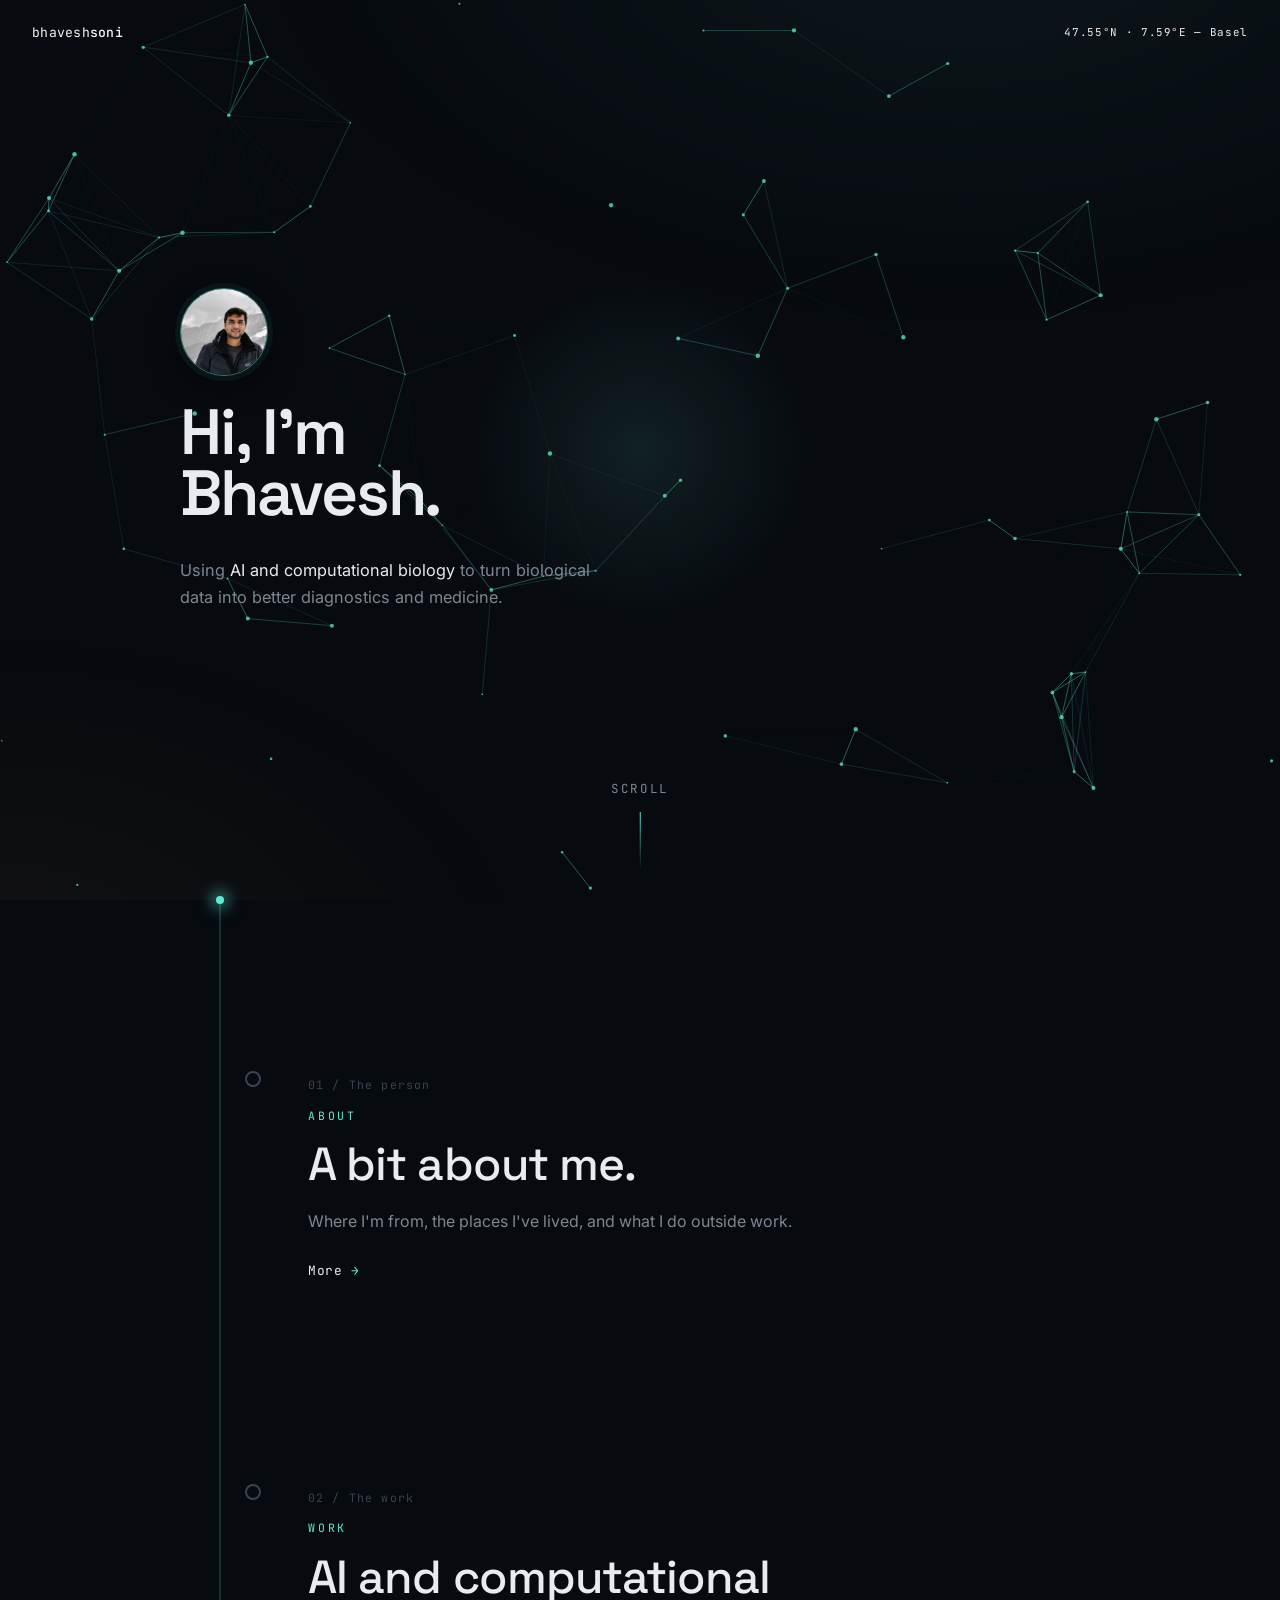
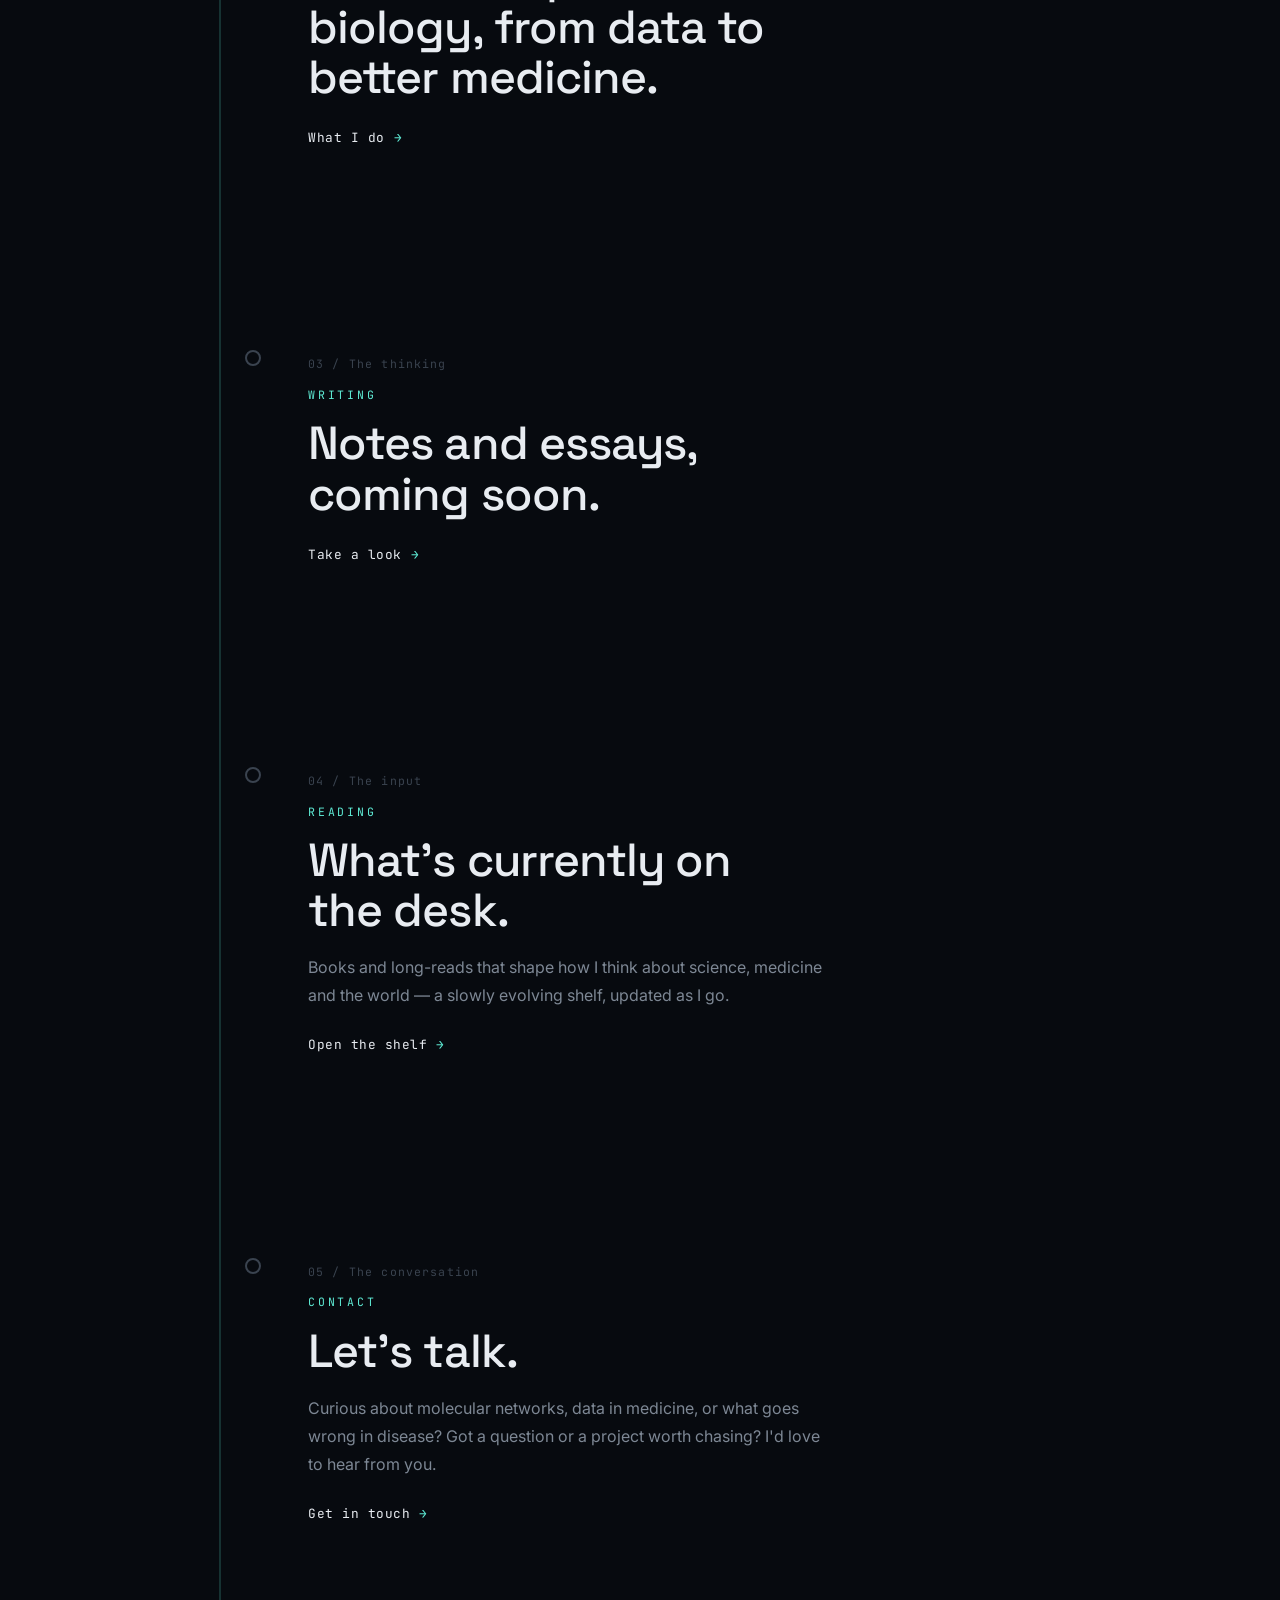
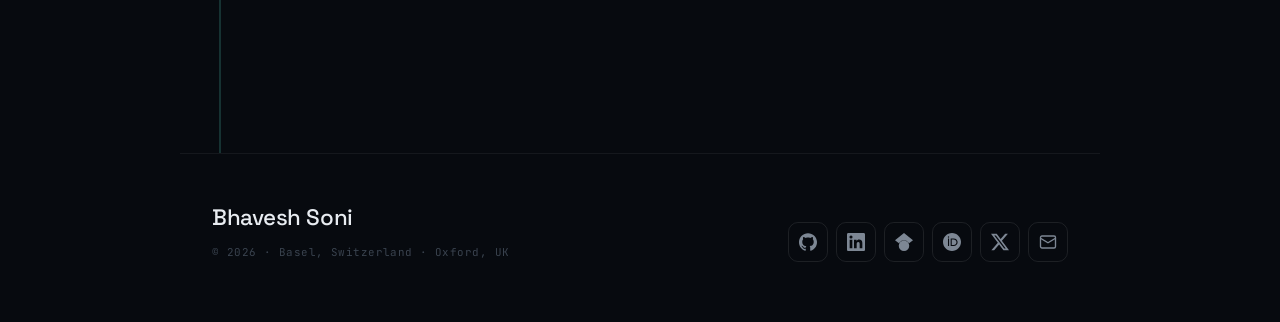
==== index.html @ ae24cda5 "Add portrait avatar to homepage hero Co-Authored-By: Claude Opus 4.8 <noreply@anthropic.com>" ====
<!DOCTYPE html>
<html lang="en">
<head>
  <meta charset="utf-8">
  <meta name="viewport" content="width=device-width, initial-scale=1">
  <meta name="description" content="Bhavesh Soni — translational data scientist. From target to treatment: bridging molecular biology and clinical medicine.">
  <title>Bhavesh Soni</title>
  <link rel="preconnect" href="https://fonts.googleapis.com">
  <link rel="preconnect" href="https://fonts.gstatic.com" crossorigin>
  <link href="https://fonts.googleapis.com/css2?family=Space+Grotesk:wght@400;500;600;700&family=Inter:wght@300;400;500&family=JetBrains+Mono:wght@400;500&display=swap" rel="stylesheet">
  <style>
    *, *::before, *::after { box-sizing: border-box; margin: 0; padding: 0; }

    :root {
      --ink:    #070a0f;
      --ink-2:  #0c1118;
      --text:   #e8ecf1;
      --muted:  #7d8794;
      --faint:  #3a434f;
      --teal:   #5eead4;
      --teal-d: rgba(94,234,212,.5);
      --amber:  #f5b572;
      --line:   rgba(94,234,212,.18);
      --disp:   'Space Grotesk', sans-serif;
      --body:   'Inter', system-ui, sans-serif;
      --mono:   'JetBrains Mono', monospace;
      --maxw:   920px;
    }

    html { scroll-behavior: smooth; }
    body {
      background: var(--ink);
      color: var(--text);
      font-family: var(--body);
      line-height: 1.6;
      -webkit-font-smoothing: antialiased;
      overflow-x: hidden;
    }
    /* subtle vignette + grain feel */
    body::before {
      content: '';
      position: fixed; inset: 0; z-index: 0; pointer-events: none;
      background:
        radial-gradient(1200px 700px at 75% -10%, rgba(94,234,212,.06), transparent 60%),
        radial-gradient(900px 600px at 0% 110%, rgba(245,181,114,.05), transparent 60%);
    }
    a { color: inherit; text-decoration: none; }

    /* ── Cursor glow ── */
    .cursor-glow {
      position: fixed; top: 0; left: 0; z-index: 60;
      width: 380px; height: 380px; border-radius: 50%;
      margin: -190px 0 0 -190px; pointer-events: none;
      background: radial-gradient(circle, rgba(94,234,212,.10), transparent 65%);
      mix-blend-mode: screen;
      transition: opacity .4s ease;
      will-change: transform;
    }

    /* ── Header ── */
    .top {
      position: fixed; top: 0; left: 0; right: 0; z-index: 50;
      display: flex; align-items: center; justify-content: space-between;
      padding: 22px 32px;
      mix-blend-mode: difference;
    }
    .brand {
      font-family: var(--mono); font-size: .82rem; letter-spacing: .02em;
      color: #fff;
    }
    .brand b { font-weight: 500; }
    .top-meta { font-family: var(--mono); font-size: .68rem; color: #fff; letter-spacing: .06em; }

    /* ── Hero ── */
    .hero {
      position: relative; z-index: 2;
      min-height: 100vh;
      display: flex; flex-direction: column; justify-content: center;
      padding: 0 32px;
    }
    #field {
      position: absolute; inset: 0; z-index: -1;
      width: 100%; height: 100%; display: block;
    }
    .hero-inner { max-width: var(--maxw); margin: 0 auto; width: 100%; }
    .hero-avatar {
      width: 88px; height: 88px; border-radius: 50%; object-fit: cover;
      display: block; margin-bottom: 26px;
      border: 1px solid var(--teal-d);
      box-shadow: 0 0 0 5px rgba(94,234,212,.06), 0 10px 30px rgba(0,0,0,.45);
      opacity: 0; transform: translateY(12px);
      animation: rise .9s .05s cubic-bezier(.2,.7,.2,1) forwards;
    }
    .kicker {
      font-family: var(--mono); font-size: .74rem; letter-spacing: .22em;
      text-transform: uppercase; color: var(--teal);
      display: flex; align-items: center; gap: 12px; margin-bottom: 26px;
      opacity: 0; animation: rise .9s .1s cubic-bezier(.2,.7,.2,1) forwards;
    }
    .kicker::before { content: ''; width: 34px; height: 1px; background: var(--teal-d); }
    .hero h1 {
      font-family: var(--disp); font-weight: 600;
      font-size: clamp(2rem, 5.5vw, 4rem);
      line-height: .96; letter-spacing: -.035em;
      color: var(--text);
    }
    .hero h1 .ln {
      display: block; overflow: hidden;
    }
    .hero h1 .ln span {
      display: block;
      transform: translateY(105%);
      animation: rise 1s cubic-bezier(.2,.75,.2,1) forwards;
    }
    .hero h1 .ln:nth-child(1) span { animation-delay: .18s; }
    .hero h1 .ln:nth-child(2) span { animation-delay: .30s; }
    .hero-tag {
      margin-top: 32px; max-width: 440px;
      font-size: 1.02rem; color: var(--muted); line-height: 1.7;
      opacity: 0; animation: rise .9s .55s cubic-bezier(.2,.7,.2,1) forwards;
    }
    .hero-tag em { color: var(--text); font-style: normal; }

    .scrollcue {
      position: absolute; left: 50%; bottom: 30px; transform: translateX(-50%);
      display: flex; flex-direction: column; align-items: center; gap: 13px;
      font-family: var(--mono); font-size: .78rem; letter-spacing: .22em;
      text-transform: uppercase; color: var(--muted);
      opacity: 0; animation: fade 1s 1.1s forwards;
    }
    .scrollcue .bar {
      width: 1px; height: 58px;
      background: linear-gradient(var(--teal), transparent);
      position: relative; overflow: hidden;
    }
    .scrollcue .bar::after {
      content: ''; position: absolute; top: -50%; left: 0; width: 100%; height: 50%;
      background: var(--teal);
      animation: drop 1.8s ease-in-out infinite;
    }

    /* ── Journey ── */
    .journey {
      position: relative; z-index: 2;
      max-width: var(--maxw); margin: 0 auto;
      padding: 8vh 32px 14vh;
    }
    /* spine — a simple line that fills as you scroll */
    .spine {
      position: absolute; top: 0; bottom: 0; left: 39px; width: 2px;
      background: var(--line);
    }
    .spine-fill {
      position: absolute; top: 0; left: 39px; width: 2px; height: 0;
      background: linear-gradient(var(--teal-d), var(--teal));
      box-shadow: 0 0 12px 1px rgba(94,234,212,.5);
    }
    .spine-fill::after {
      content: ''; position: absolute; bottom: -4px; left: -3px;
      width: 8px; height: 8px; border-radius: 50%;
      background: var(--teal);
      box-shadow: 0 0 16px 3px rgba(94,234,212,.8);
    }

    .station {
      position: relative;
      padding: 11vh 0 11vh 96px;
    }
    .station:first-child { padding-top: 2vh; }
    .node {
      position: absolute; left: 33px; top: 11vh;
      width: 16px; height: 16px; border-radius: 50%;
      background: var(--ink); border: 2px solid var(--faint);
      transition: border-color .5s ease, box-shadow .5s ease, background .5s ease;
    }
    .station:first-child .node { top: 2vh; }
    .node.lit {
      border-color: var(--teal);
      background: var(--teal);
    }

    .st-index {
      font-family: var(--mono); font-size: .72rem; color: var(--faint);
      letter-spacing: .1em;
    }
    .st-label {
      display: block; font-family: var(--mono); font-size: .72rem;
      letter-spacing: .24em; text-transform: uppercase; color: var(--teal);
      margin: 10px 0 14px;
    }
    .st-title {
      font-family: var(--disp); font-weight: 500;
      font-size: clamp(1.7rem, 4vw, 2.9rem);
      line-height: 1.08; letter-spacing: -.02em; color: var(--text);
      max-width: 16ch;
    }
    .st-desc {
      margin-top: 18px; max-width: 52ch;
      color: var(--muted); font-size: 1rem; line-height: 1.75;
    }
    .st-desc a { color: var(--text); border-bottom: 1px solid var(--faint); transition: border-color .25s; }
    .st-desc a:hover { border-color: var(--teal); }
    .st-link {
      display: inline-flex; align-items: center; gap: 9px;
      margin-top: 26px;
      font-family: var(--mono); font-size: .8rem; letter-spacing: .04em;
      color: var(--text);
      padding-bottom: 4px;
      position: relative;
    }
    .st-link span {
      transition: transform .3s cubic-bezier(.2,.7,.2,1); color: var(--teal);
    }
    .st-link::after {
      content: ''; position: absolute; left: 0; bottom: 0; height: 1px; width: 100%;
      background: var(--faint); transform: scaleX(0); transform-origin: left;
      transition: transform .35s cubic-bezier(.2,.7,.2,1), background .35s;
    }
    .st-link:hover span { transform: translateX(6px); }
    .st-link:hover::after { transform: scaleX(1); background: var(--teal); }

    /* reveal */
    .reveal { opacity: 0; transform: translateY(28px); transition: opacity .8s cubic-bezier(.2,.7,.2,1), transform .8s cubic-bezier(.2,.7,.2,1); }
    .reveal.in { opacity: 1; transform: none; }

    /* ── Footer ── */
    .foot {
      position: relative; z-index: 2;
      border-top: 1px solid rgba(255,255,255,.06);
      max-width: var(--maxw); margin: 0 auto;
      padding: 46px 32px 60px;
      display: flex; align-items: flex-end; justify-content: space-between;
      flex-wrap: wrap; gap: 24px;
    }
    .foot-sig { font-family: var(--disp); font-size: 1.4rem; font-weight: 500; letter-spacing: -.02em; }
    .foot-sig span { color: inherit; }
    .foot-note { font-family: var(--mono); font-size: .68rem; color: var(--faint); margin-top: 8px; letter-spacing: .04em; }
    .socials { display: flex; gap: 8px; }
    .socials a {
      width: 40px; height: 40px; border-radius: 10px;
      display: flex; align-items: center; justify-content: center;
      border: 1px solid rgba(255,255,255,.09); color: var(--muted);
      transition: all .3s cubic-bezier(.2,.7,.2,1);
    }
    .socials a:hover { color: var(--teal); border-color: var(--teal-d); transform: translateY(-3px); box-shadow: 0 8px 26px rgba(94,234,212,.12); }
    .socials svg { width: 18px; height: 18px; }

    /* ── Animations ── */
    @keyframes rise { to { transform: none; opacity: 1; } }
    @keyframes fade { to { opacity: 1; } }
    @keyframes drop { 0% { top: -50%; } 60%,100% { top: 100%; } }

    @media (max-width: 600px) {
      .top { padding: 18px 22px; }
      .hero, .journey, .foot { padding-left: 22px; padding-right: 22px; }
      .spine, .spine-fill { left: 29px; }
      .node { left: 23px; }
      .station { padding-left: 70px; }
      .top-meta { display: none; }
    }

    @media (prefers-reduced-motion: reduce) {
      .hero h1 .ln span, .kicker, .hero-tag, .scrollcue { animation: none; opacity: 1; transform: none; }
      .scrollcue .bar::after { animation: none; }
    }
  </style>
</head>
<body>

<div class="cursor-glow" id="glow"></div>

<header class="top">
  <a class="brand" href="index.html">bhavesh<b>soni</b></a>
  <span class="top-meta">47.55°N · 7.59°E — Basel</span>
</header>

<!-- ── Hero ── -->
<section class="hero">
  <canvas id="field"></canvas>
  <div class="hero-inner">
    <img class="hero-avatar" src="img/avatar.jpg" alt="Bhavesh Soni" width="88" height="88">
    <h1>
      <span class="ln"><span>Hi, I'm</span></span>
      <span class="ln"><span>Bhavesh.</span></span>
    </h1>
    <p class="hero-tag">
      Using <em>AI and computational biology</em> to turn biological data into
      better diagnostics and medicine.
    </p>
  </div>
  <div class="scrollcue">
    <span>Scroll</span>
    <span class="bar"></span>
  </div>
</section>

<!-- ── Journey ── -->
<main class="journey">
  <div class="spine"></div>
  <div class="spine-fill" id="spineFill"></div>

  <section class="station reveal" id="about">
    <span class="node"></span>
    <span class="st-index">01 / The person</span>
    <span class="st-label">About</span>
    <h2 class="st-title">A bit about me.</h2>
    <p class="st-desc">
      Where I'm from, the places I've lived, and what I do outside work.
    </p>
    <a class="st-link" href="about.html">More <span>→</span></a>
  </section>

  <section class="station reveal" id="work">
    <span class="node"></span>
    <span class="st-index">02 / The work</span>
    <span class="st-label">Work</span>
    <h2 class="st-title">AI and computational biology, from data to better medicine.</h2>
    <a class="st-link" href="work.html">What I do <span>→</span></a>
  </section>

  <section class="station reveal" id="writing">
    <span class="node"></span>
    <span class="st-index">03 / The thinking</span>
    <span class="st-label">Writing</span>
    <h2 class="st-title">Notes and essays, coming soon.</h2>
    <a class="st-link" href="blog.html">Take a look <span>→</span></a>
  </section>

  <section class="station reveal" id="reading">
    <span class="node"></span>
    <span class="st-index">04 / The input</span>
    <span class="st-label">Reading</span>
    <h2 class="st-title">What's currently on the desk.</h2>
    <p class="st-desc">
      Books and long-reads that shape how I think about science, medicine and
      the world — a slowly evolving shelf, updated as I go.
    </p>
    <a class="st-link" href="reading.html">Open the shelf <span>→</span></a>
  </section>

  <section class="station reveal" id="contact">
    <span class="node"></span>
    <span class="st-index">05 / The conversation</span>
    <span class="st-label">Contact</span>
    <h2 class="st-title">Let's talk.</h2>
    <p class="st-desc">
      Curious about molecular networks, data in medicine, or what goes wrong in
      disease? Got a question or a project worth chasing? I'd love to hear from you.
    </p>
    <a class="st-link" href="contact.html">Get in touch <span>→</span></a>
  </section>
</main>

<!-- ── Footer ── -->
<footer class="foot">
  <div>
    <div class="foot-sig">Bhavesh <span>Soni</span></div>
    <div class="foot-note">© 2026 · Basel, Switzerland · Oxford, UK</div>
  </div>
  <nav class="socials" aria-label="Social links">
    <a href="https://github.com/bsoni08" target="_blank" rel="noopener" aria-label="GitHub">
      <svg viewBox="0 0 24 24" fill="currentColor" aria-hidden="true"><path d="M12 .297c-6.63 0-12 5.373-12 12 0 5.303 3.438 9.8 8.205 11.385.6.113.82-.258.82-.577 0-.285-.01-1.04-.015-2.04-3.338.724-4.042-1.61-4.042-1.61C4.422 18.07 3.633 17.7 3.633 17.7c-1.087-.744.084-.729.084-.729 1.205.084 1.838 1.236 1.838 1.236 1.07 1.835 2.809 1.305 3.495.998.108-.776.417-1.305.76-1.605-2.665-.3-5.466-1.332-5.466-5.93 0-1.31.465-2.38 1.235-3.22-.135-.303-.54-1.523.105-3.176 0 0 1.005-.322 3.3 1.23.96-.267 1.98-.399 3-.405 1.02.006 2.04.138 3 .405 2.28-1.552 3.285-1.23 3.285-1.23.645 1.653.24 2.873.12 3.176.765.84 1.23 1.91 1.23 3.22 0 4.61-2.805 5.625-5.475 5.92.42.36.81 1.096.81 2.22 0 1.606-.015 2.896-.015 3.286 0 .315.21.69.825.57C20.565 22.092 24 17.592 24 12.297c0-6.627-5.373-12-12-12"/></svg>
    </a>
    <a href="https://www.linkedin.com/in/bsoni08/" target="_blank" rel="noopener" aria-label="LinkedIn">
      <svg viewBox="0 0 24 24" fill="currentColor" aria-hidden="true"><path d="M20.447 20.452h-3.554v-5.569c0-1.328-.027-3.037-1.852-3.037-1.853 0-2.136 1.445-2.136 2.939v5.667H9.351V9h3.414v1.561h.046c.477-.9 1.637-1.85 3.37-1.85 3.601 0 4.267 2.37 4.267 5.455v6.286zM5.337 7.433a2.062 2.062 0 0 1-2.063-2.065 2.064 2.064 0 1 1 2.063 2.065zm1.782 13.019H3.555V9h3.564v11.452zM22.225 0H1.771C.792 0 0 .774 0 1.729v20.542C0 23.227.792 24 1.771 24h20.451C23.2 24 24 23.227 24 22.271V1.729C24 .774 23.2 0 22.222 0h.003z"/></svg>
    </a>
    <a href="https://scholar.google.com/citations?hl=en&amp;user=UTqrUAgAAAAJ" target="_blank" rel="noopener" aria-label="Google Scholar">
      <svg viewBox="0 0 24 24" fill="currentColor" aria-hidden="true"><path d="M5.242 13.769L0 9.5 12 0l12 9.5-5.242 4.269C17.548 11.249 14.978 9.5 12 9.5c-2.977 0-5.548 1.748-6.758 4.269zM12 10a7 7 0 1 0 0 14 7 7 0 0 0 0-14z"/></svg>
    </a>
    <a href="https://orcid.org/0009-0002-1093-9452" target="_blank" rel="noopener" aria-label="ORCID">
      <svg viewBox="0 0 24 24" fill="currentColor" aria-hidden="true"><path d="M12 0C5.372 0 0 5.372 0 12s5.372 12 12 12 12-5.372 12-12S18.628 0 12 0zM7.369 4.378c.525 0 .947.431.947.947s-.422.947-.947.947a.95.95 0 0 1-.947-.947c0-.525.422-.947.947-.947zm-.722 3.038h1.444v10.041H6.647V7.416zm3.562 0h3.9c3.712 0 5.344 2.653 5.344 5.025 0 2.578-2.016 5.025-5.325 5.025h-3.919V7.416zm1.444 1.303v7.444h2.297c3.272 0 4.022-2.484 4.022-3.722 0-2.016-1.284-3.722-4.097-3.722h-2.222z"/></svg>
    </a>
    <a href="https://x.com/bsoni08" target="_blank" rel="noopener" aria-label="X (Twitter)">
      <svg viewBox="0 0 24 24" fill="currentColor" aria-hidden="true"><path d="M18.901 1.153h3.68l-8.04 9.19L24 22.846h-7.406l-5.8-7.584-6.638 7.584H.474l8.6-9.83L0 1.154h7.594l5.243 6.932ZM17.61 20.644h2.039L6.486 3.24H4.298Z"/></svg>
    </a>
    <a href="contact.html#contact-form" aria-label="Contact">
      <svg viewBox="0 0 24 24" fill="none" stroke="currentColor" stroke-width="1.8" aria-hidden="true"><rect x="2" y="4" width="20" height="16" rx="2"/><path d="m22 7-10 6L2 7"/></svg>
    </a>
  </nav>
</footer>

<script>
(function () {
  const reduce = window.matchMedia('(prefers-reduced-motion: reduce)').matches;

  /* ── Cursor glow ── */
  const glow = document.getElementById('glow');
  let gx = innerWidth / 2, gy = innerHeight / 2, tx = gx, ty = gy;
  if (!('ontouchstart' in window)) {
    addEventListener('mousemove', e => { tx = e.clientX; ty = e.clientY; });
  } else { glow.style.display = 'none'; }

  /* ── Particle field ── */
  const canvas = document.getElementById('field');
  const ctx = canvas.getContext('2d');
  const DPR = Math.min(2, window.devicePixelRatio || 1);
  let W = 0, H = 0, nodes = [];
  const mouse = { x: -9999, y: -9999 };
  const hero = canvas.parentElement;

  addEventListener('mousemove', e => {
    const r = hero.getBoundingClientRect();
    mouse.x = e.clientX - r.left;
    mouse.y = e.clientY - r.top;
  });
  hero.addEventListener('mouseleave', () => { mouse.x = -9999; mouse.y = -9999; });

  function build() {
    W = hero.clientWidth; H = hero.clientHeight;
    canvas.width = W * DPR; canvas.height = H * DPR;
    ctx.setTransform(DPR, 0, 0, DPR, 0, 0);
    const count = Math.round(Math.min(96, Math.max(36, W / 16)));
    nodes = [];
    for (let i = 0; i < count; i++) {
      nodes.push({
        x: Math.random() * W, y: Math.random() * H,
        vx: (Math.random() - .5) * .22, vy: (Math.random() - .5) * .22,
        r: Math.random() * 1.6 + .7
      });
    }
  }

  const LINK = 132, LINK2 = LINK * LINK, MOUSE = 190, MOUSE2 = MOUSE * MOUSE;

  function frame() {
    ctx.clearRect(0, 0, W, H);

    for (const n of nodes) {
      n.x += n.vx; n.y += n.vy;
      if (n.x < 0) n.x += W; else if (n.x > W) n.x -= W;
      if (n.y < 0) n.y += H; else if (n.y > H) n.y -= H;

      // gentle pull toward cursor
      const mdx = mouse.x - n.x, mdy = mouse.y - n.y;
      const md2 = mdx * mdx + mdy * mdy;
      if (md2 < MOUSE2) {
        const f = (1 - md2 / MOUSE2) * .015;
        n.vx += mdx * f * .02; n.vy += mdy * f * .02;
      }
      const sp = Math.hypot(n.vx, n.vy);
      if (sp > .5) { n.vx *= .5 / sp; n.vy *= .5 / sp; }
    }

    // links between nodes
    for (let i = 0; i < nodes.length; i++) {
      for (let j = i + 1; j < nodes.length; j++) {
        const a = nodes[i], b = nodes[j];
        const dx = a.x - b.x, dy = a.y - b.y, d2 = dx * dx + dy * dy;
        if (d2 < LINK2) {
          const al = (1 - d2 / LINK2) * .42;
          ctx.strokeStyle = 'rgba(94,234,212,' + al.toFixed(3) + ')';
          ctx.lineWidth = 1;
          ctx.beginPath(); ctx.moveTo(a.x, a.y); ctx.lineTo(b.x, b.y); ctx.stroke();
        }
      }
    }

    // links + nodes to cursor
    for (const n of nodes) {
      const dx = mouse.x - n.x, dy = mouse.y - n.y, d2 = dx * dx + dy * dy;
      let near = false;
      if (d2 < MOUSE2) {
        near = true;
        const al = (1 - d2 / MOUSE2) * .55;
        ctx.strokeStyle = 'rgba(245,181,114,' + al.toFixed(3) + ')';
        ctx.lineWidth = 1;
        ctx.beginPath(); ctx.moveTo(mouse.x, mouse.y); ctx.lineTo(n.x, n.y); ctx.stroke();
      }
      ctx.beginPath();
      ctx.arc(n.x, n.y, n.r, 0, Math.PI * 2);
      ctx.fillStyle = near ? 'rgba(245,181,114,.95)' : 'rgba(94,234,212,.75)';
      ctx.fill();
    }

    requestAnimationFrame(frame);
  }

  function tickGlow() {
    gx += (tx - gx) * .12; gy += (ty - gy) * .12;
    glow.style.transform = 'translate(' + gx + 'px,' + gy + 'px)';
    requestAnimationFrame(tickGlow);
  }

  build();
  addEventListener('resize', build);
  if (reduce) { frame(); } else { frame(); tickGlow(); }

  /* ── Scroll-driven spine + node lighting ── */
  const journey = document.querySelector('.journey');
  const spineFill = document.getElementById('spineFill');
  const stationNodes = [...document.querySelectorAll('.node')];
  let ticking = false;

  function onScroll() {
    if (ticking) return;
    ticking = true;
    requestAnimationFrame(() => {
      const jr = journey.getBoundingClientRect();
      const fill = Math.max(0, Math.min(journey.offsetHeight, innerHeight * 0.55 - jr.top));
      spineFill.style.height = fill + 'px';
      for (const n of stationNodes) {
        const nr = n.getBoundingClientRect();
        const center = nr.top + nr.height / 2 - jr.top;
        n.classList.toggle('lit', center <= fill);
      }
      ticking = false;
    });
  }
  addEventListener('scroll', onScroll, { passive: true });
  addEventListener('resize', onScroll);
  onScroll();

  /* ── Reveal stations ── */
  const io = new IntersectionObserver(
    es => es.forEach(e => e.isIntersecting && e.target.classList.add('in')),
    { threshold: 0.18 }
  );
  document.querySelectorAll('.reveal').forEach(el => io.observe(el));
})();
</script>
</body>
</html>
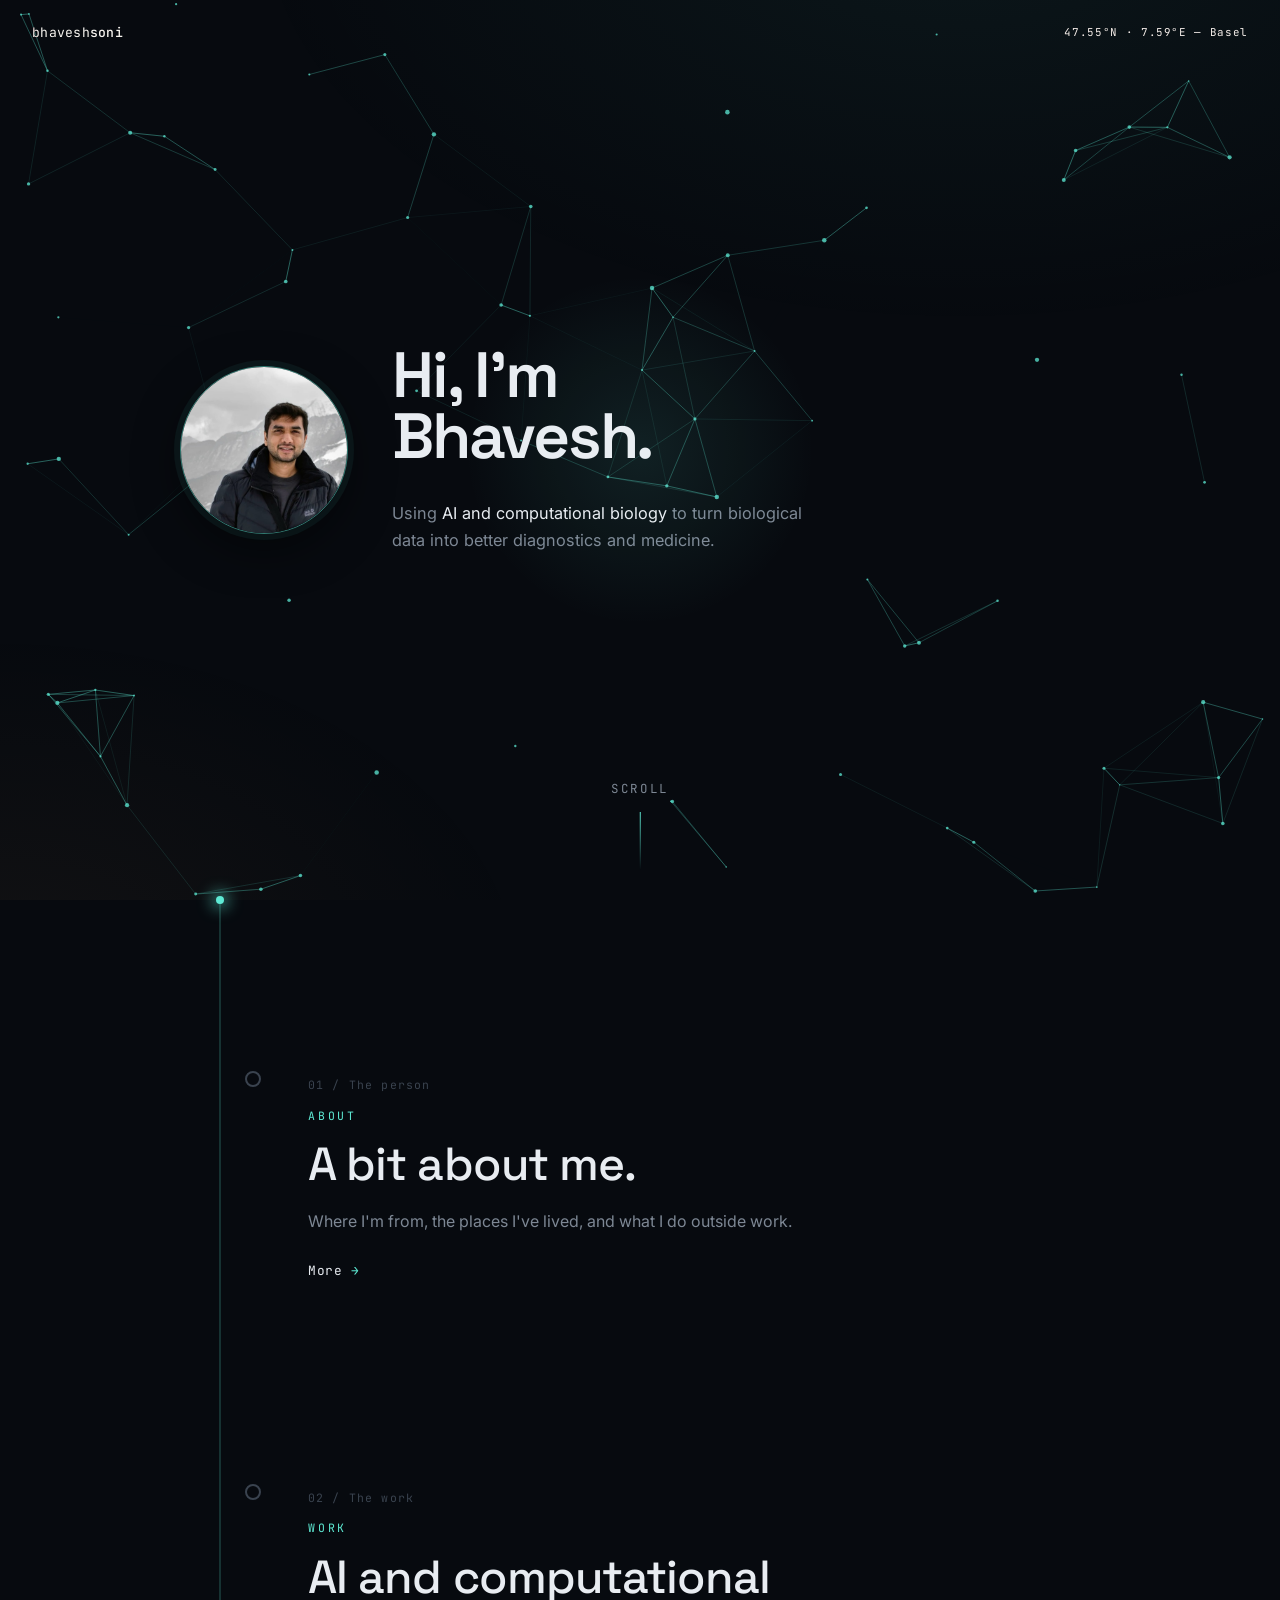
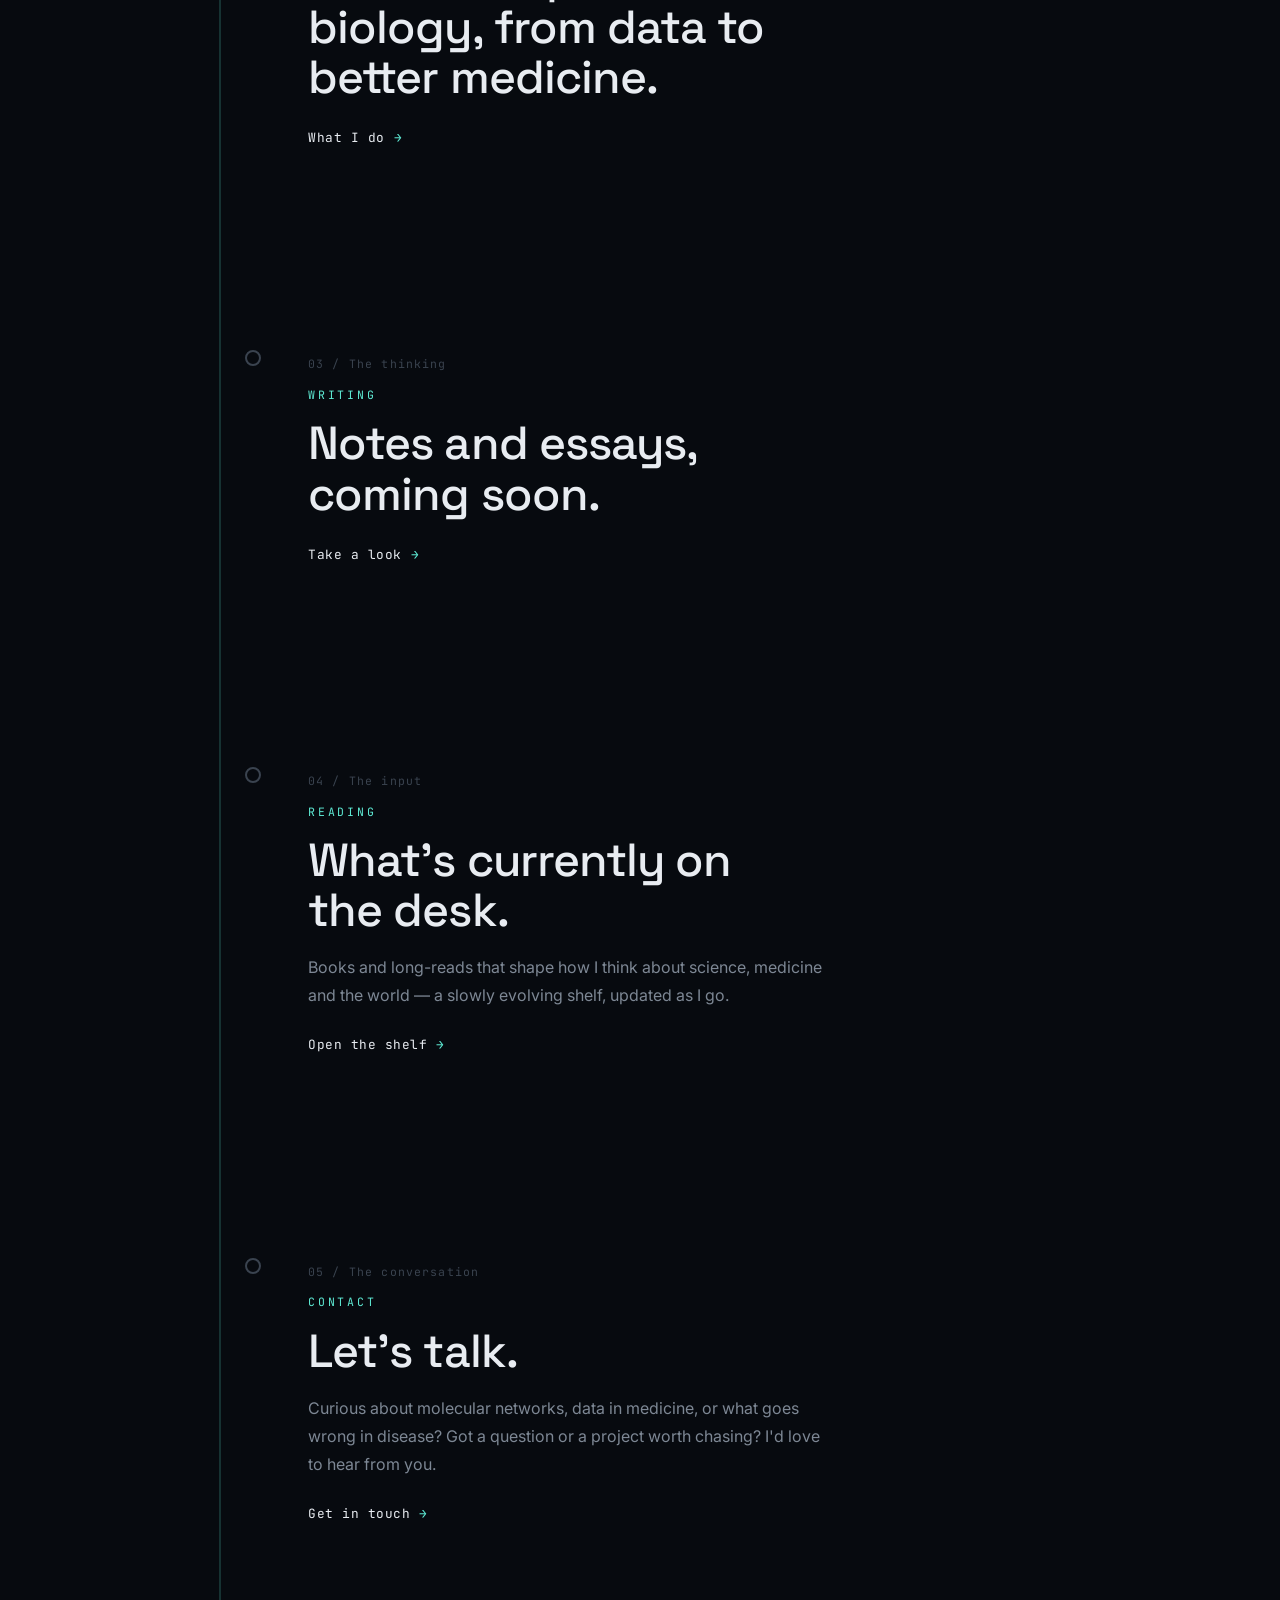
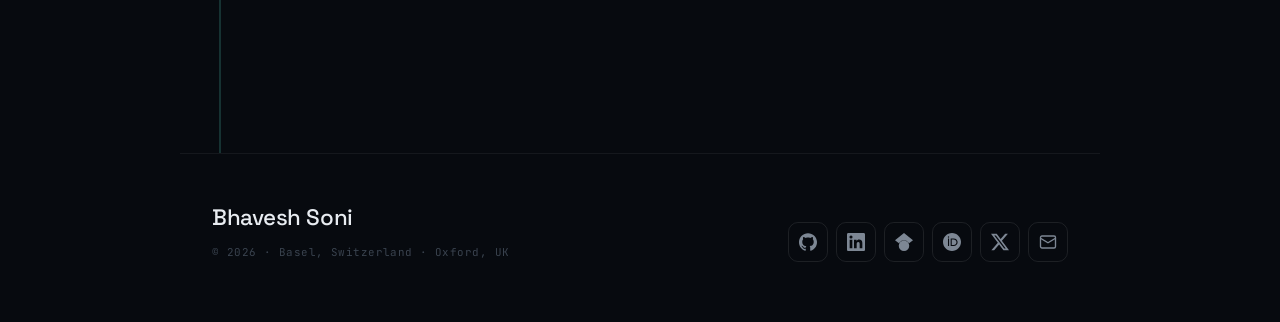
==== commit 29c6cb76: "Enlarge hero avatar and place it beside the intro Co-Authored-By: Claude Opus 4.8 <noreply@anthropic" ====
--- a/index.html
+++ b/index.html
@@ -82,14 +82,17 @@
       position: absolute; inset: 0; z-index: -1;
       width: 100%; height: 100%; display: block;
     }
-    .hero-inner { max-width: var(--maxw); margin: 0 auto; width: 100%; }
+    .hero-inner { max-width: var(--maxw); margin: 0 auto; width: 100%; display: flex; align-items: center; gap: 44px; }
     .hero-avatar {
-      width: 88px; height: 88px; border-radius: 50%; object-fit: cover;
-      display: block; margin-bottom: 26px;
+      width: 168px; height: 168px; border-radius: 50%; object-fit: cover; flex-shrink: 0;
       border: 1px solid var(--teal-d);
-      box-shadow: 0 0 0 5px rgba(94,234,212,.06), 0 10px 30px rgba(0,0,0,.45);
+      box-shadow: 0 0 0 6px rgba(94,234,212,.06), 0 14px 44px rgba(0,0,0,.5);
       opacity: 0; transform: translateY(12px);
       animation: rise .9s .05s cubic-bezier(.2,.7,.2,1) forwards;
+    }
+    @media (max-width: 640px) {
+      .hero-inner { flex-direction: column; align-items: flex-start; gap: 26px; }
+      .hero-avatar { width: 112px; height: 112px; }
     }
     .kicker {
       font-family: var(--mono); font-size: .74rem; letter-spacing: .22em;
@@ -278,15 +281,17 @@
 <section class="hero">
   <canvas id="field"></canvas>
   <div class="hero-inner">
-    <img class="hero-avatar" src="img/avatar.jpg" alt="Bhavesh Soni" width="88" height="88">
-    <h1>
-      <span class="ln"><span>Hi, I'm</span></span>
-      <span class="ln"><span>Bhavesh.</span></span>
-    </h1>
-    <p class="hero-tag">
-      Using <em>AI and computational biology</em> to turn biological data into
-      better diagnostics and medicine.
-    </p>
+    <img class="hero-avatar" src="img/avatar.jpg" alt="Bhavesh Soni" width="168" height="168">
+    <div class="hero-text">
+      <h1>
+        <span class="ln"><span>Hi, I'm</span></span>
+        <span class="ln"><span>Bhavesh.</span></span>
+      </h1>
+      <p class="hero-tag">
+        Using <em>AI and computational biology</em> to turn biological data into
+        better diagnostics and medicine.
+      </p>
+    </div>
   </div>
   <div class="scrollcue">
     <span>Scroll</span>
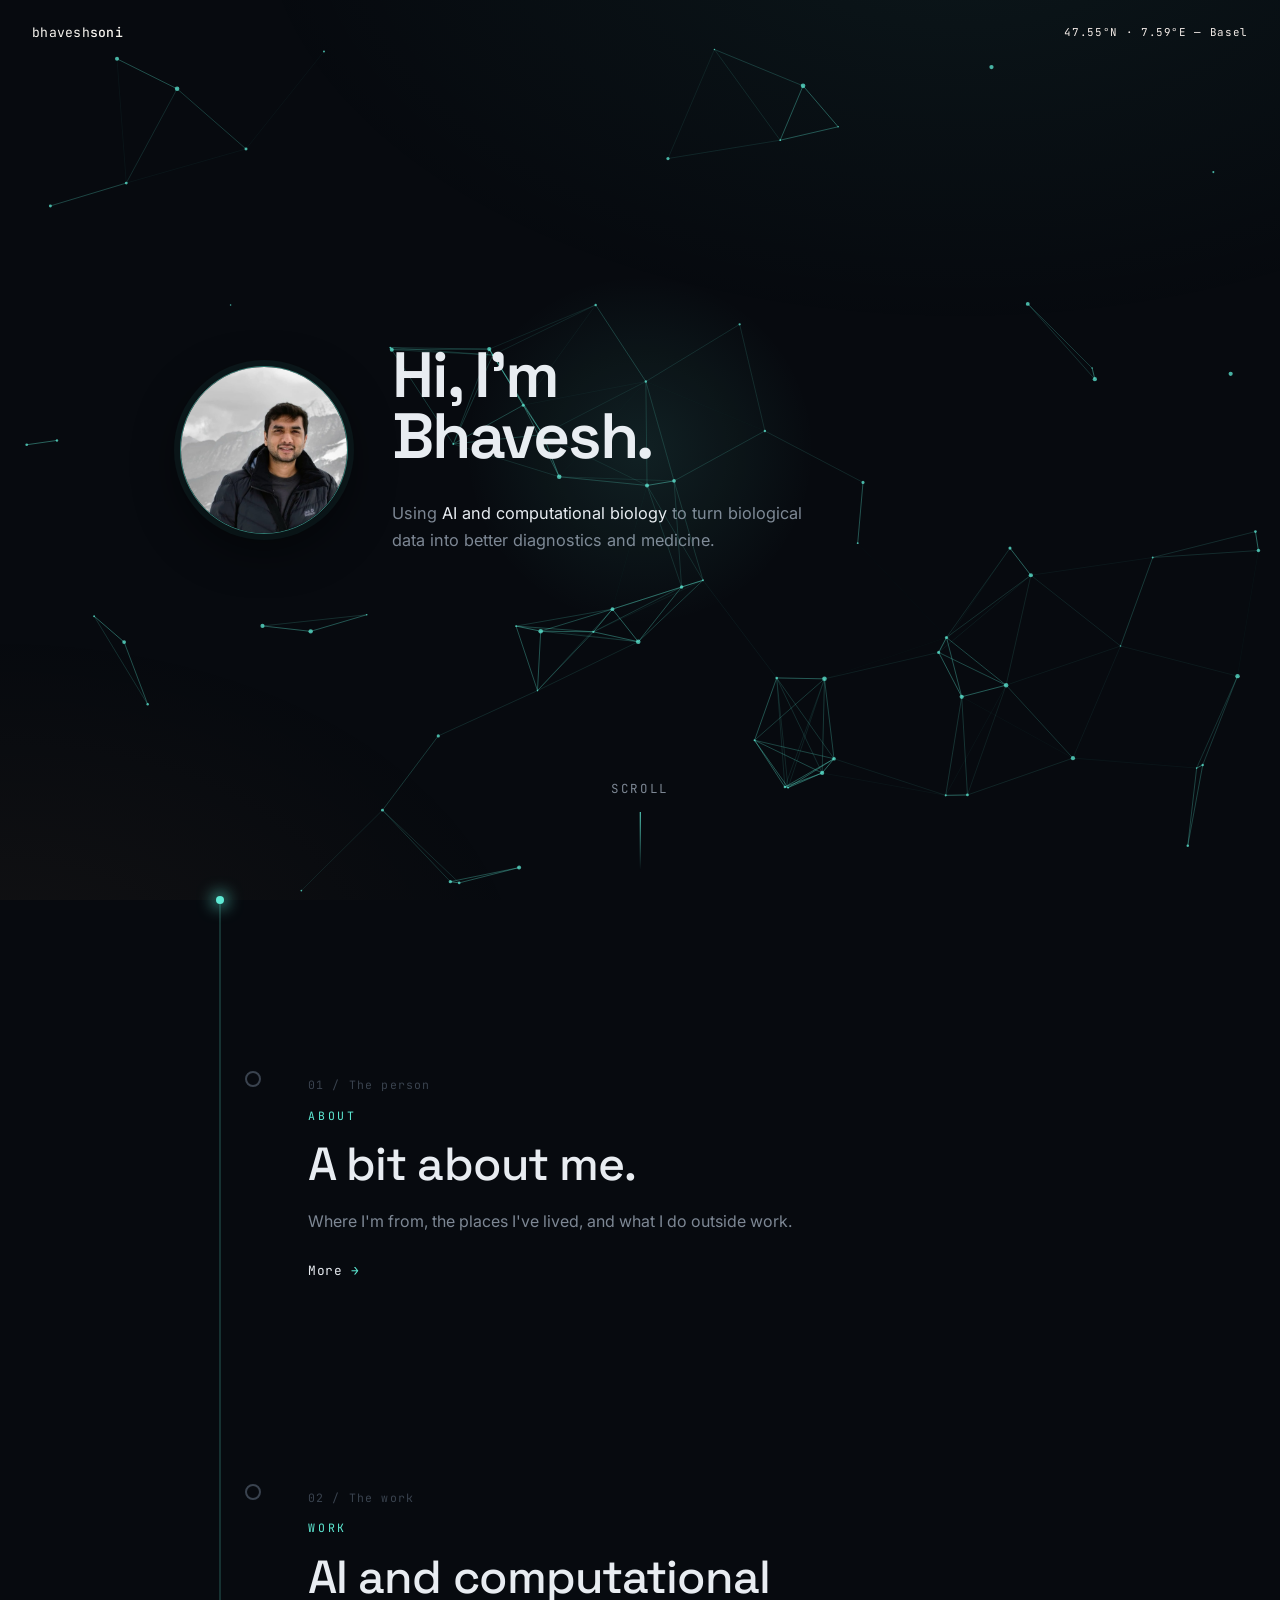
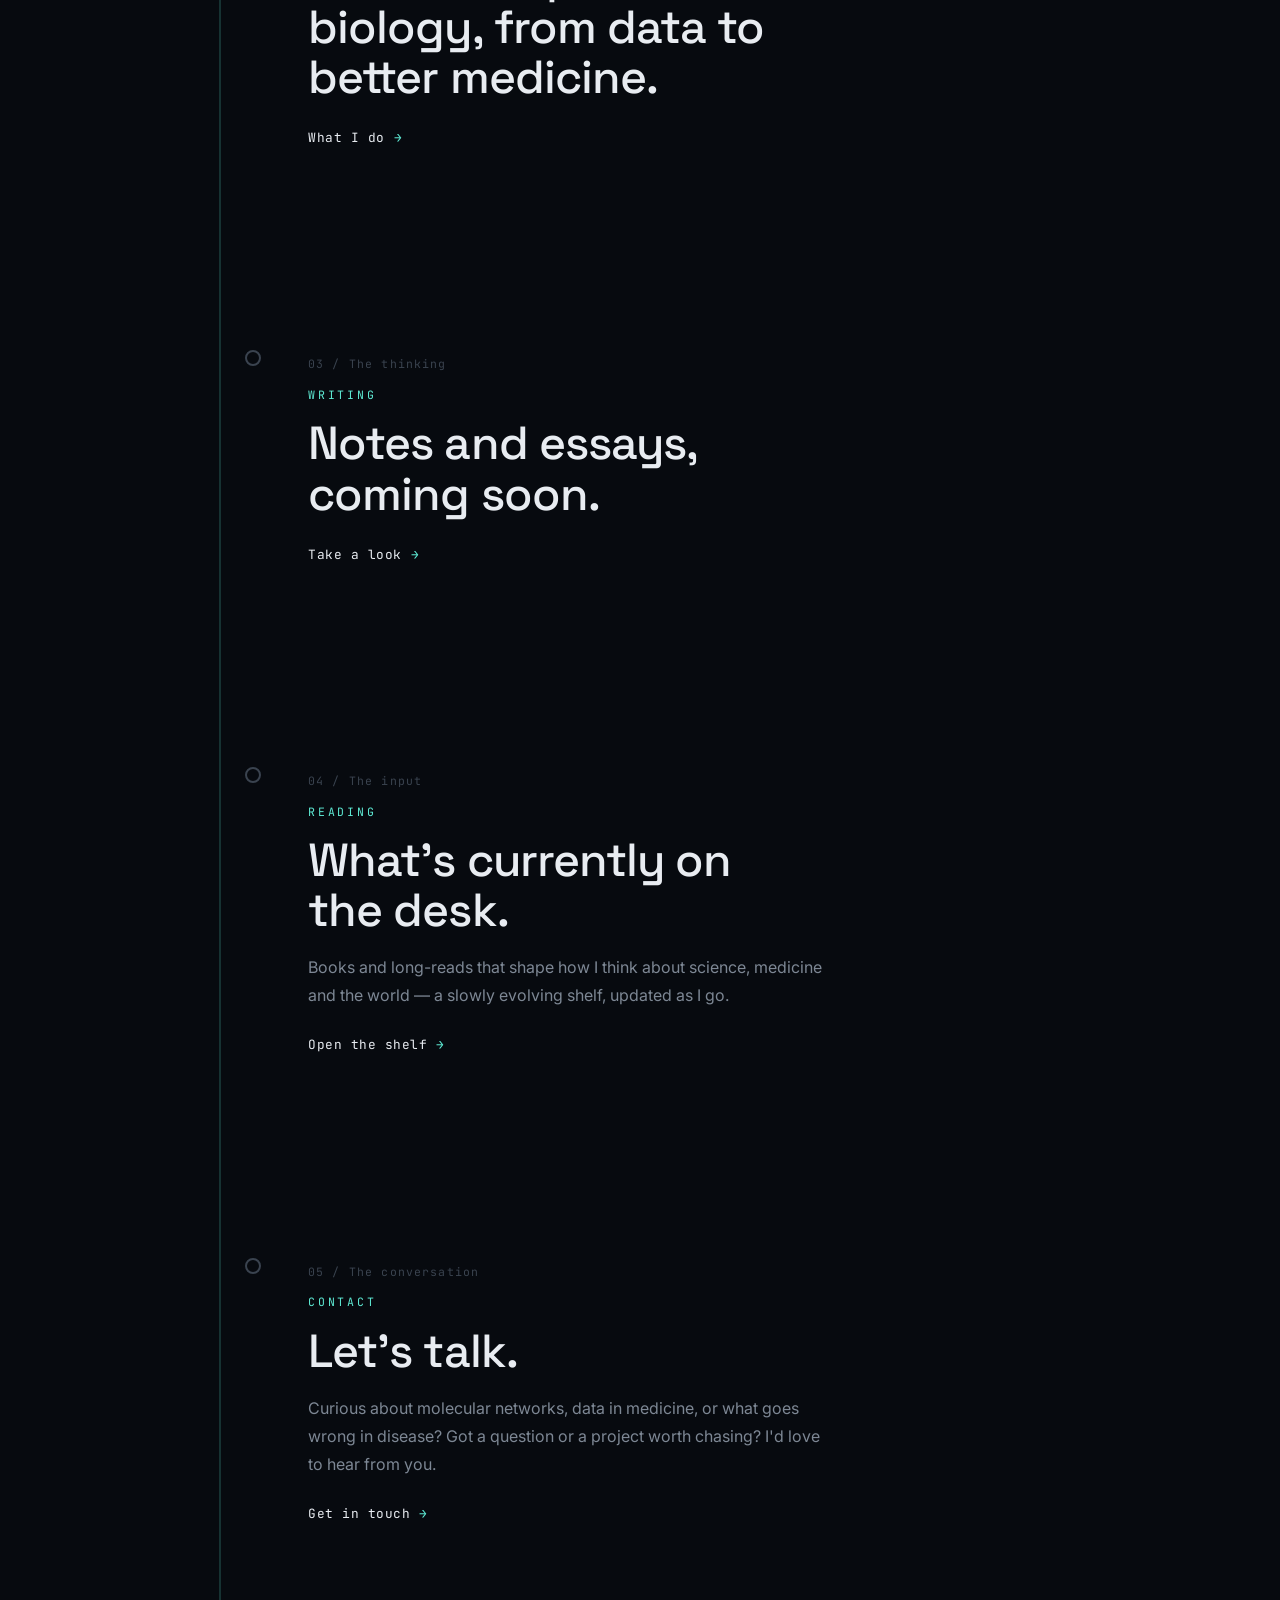
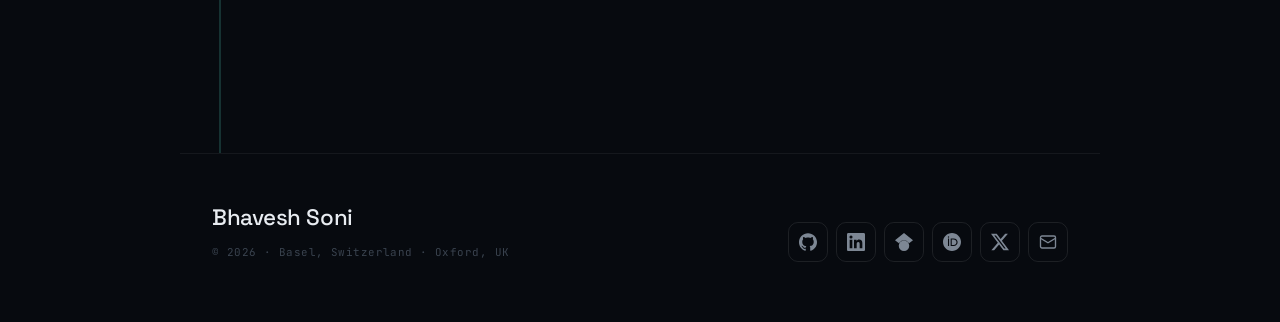
==== commit 4c5e4bc6: "SEO: Person structured data, Open Graph/Twitter, canonicals, sitemap, robots Co-Authored-By: Claude " ====
--- a/index.html
+++ b/index.html
@@ -3,8 +3,45 @@
 <head>
   <meta charset="utf-8">
   <meta name="viewport" content="width=device-width, initial-scale=1">
-  <meta name="description" content="Bhavesh Soni — translational data scientist. From target to treatment: bridging molecular biology and clinical medicine.">
-  <title>Bhavesh Soni</title>
+  <meta name="description" content="Bhavesh Soni — using AI and computational biology to turn biological data into better diagnostics and medicine. Roche pRED &amp; University of Oxford.">
+  <title>Bhavesh Soni — AI &amp; Computational Biology</title>
+  <link rel="canonical" href="https://bhaveshsoni.com/">
+
+  <!-- Open Graph / Twitter -->
+  <meta property="og:type" content="website">
+  <meta property="og:site_name" content="Bhavesh Soni">
+  <meta property="og:title" content="Bhavesh Soni — AI & Computational Biology">
+  <meta property="og:description" content="Using AI and computational biology to turn biological data into better diagnostics and medicine.">
+  <meta property="og:url" content="https://bhaveshsoni.com/">
+  <meta property="og:image" content="https://bhaveshsoni.com/img/avatar.jpg">
+  <meta name="twitter:card" content="summary">
+  <meta name="twitter:title" content="Bhavesh Soni — AI & Computational Biology">
+  <meta name="twitter:description" content="Using AI and computational biology to turn biological data into better diagnostics and medicine.">
+  <meta name="twitter:image" content="https://bhaveshsoni.com/img/avatar.jpg">
+
+  <!-- Person structured data -->
+  <script type="application/ld+json">
+  {
+    "@context": "https://schema.org",
+    "@type": "Person",
+    "name": "Bhavesh Soni",
+    "url": "https://bhaveshsoni.com/",
+    "image": "https://bhaveshsoni.com/img/avatar.jpg",
+    "jobTitle": "Computational Biologist",
+    "description": "Using AI and computational biology to turn biological data into better diagnostics and medicine.",
+    "worksFor": { "@type": "Organization", "name": "Roche" },
+    "affiliation": { "@type": "CollegeOrUniversity", "name": "University of Oxford" },
+    "knowsAbout": ["Artificial Intelligence","Computational Biology","Machine Learning","Multi-omics","Drug Discovery","Diagnostics","Precision Medicine"],
+    "sameAs": [
+      "https://www.linkedin.com/in/bsoni08/",
+      "https://scholar.google.com/citations?user=UTqrUAgAAAAJ",
+      "https://orcid.org/0009-0002-1093-9452",
+      "https://x.com/bsoni08",
+      "https://github.com/bsoni08",
+      "https://www.instagram.com/bhavesh_soni8/"
+    ]
+  }
+  </script>
   <link rel="preconnect" href="https://fonts.googleapis.com">
   <link rel="preconnect" href="https://fonts.gstatic.com" crossorigin>
   <link href="https://fonts.googleapis.com/css2?family=Space+Grotesk:wght@400;500;600;700&family=Inter:wght@300;400;500&family=JetBrains+Mono:wght@400;500&display=swap" rel="stylesheet">
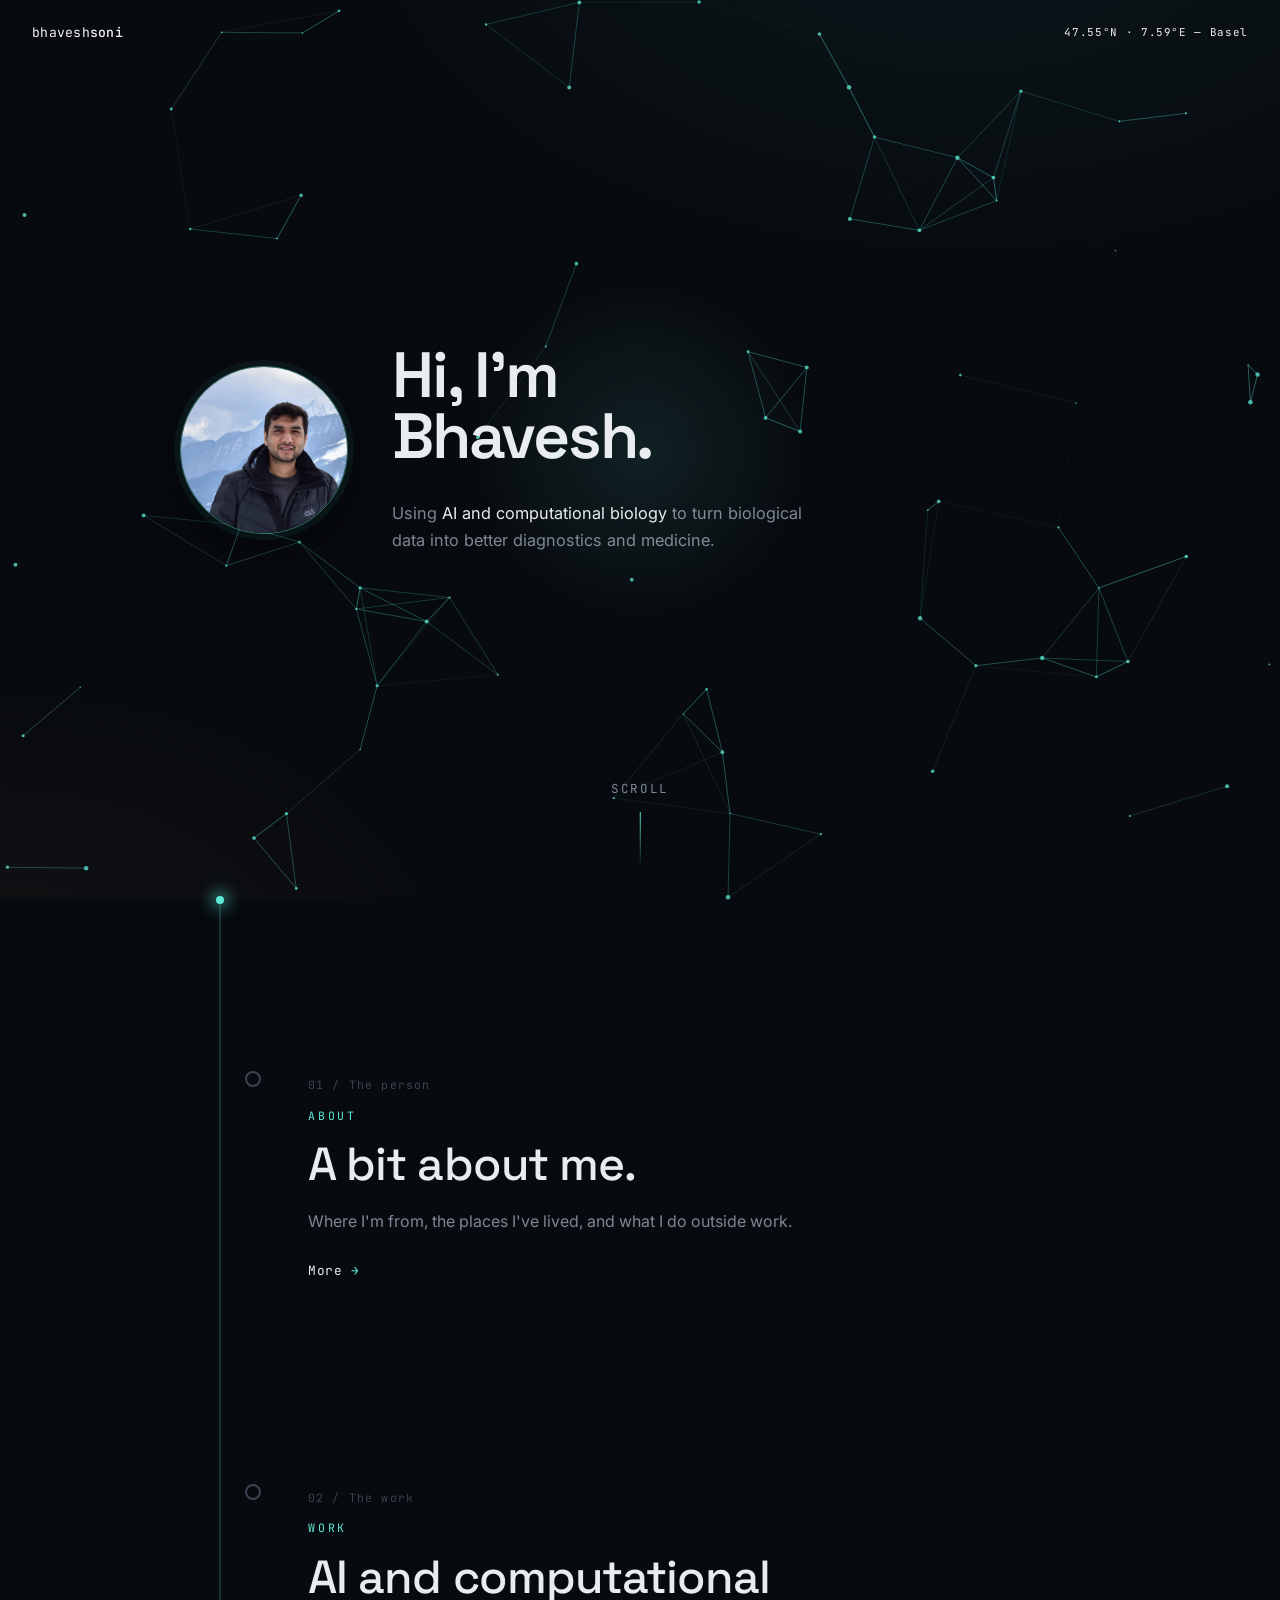
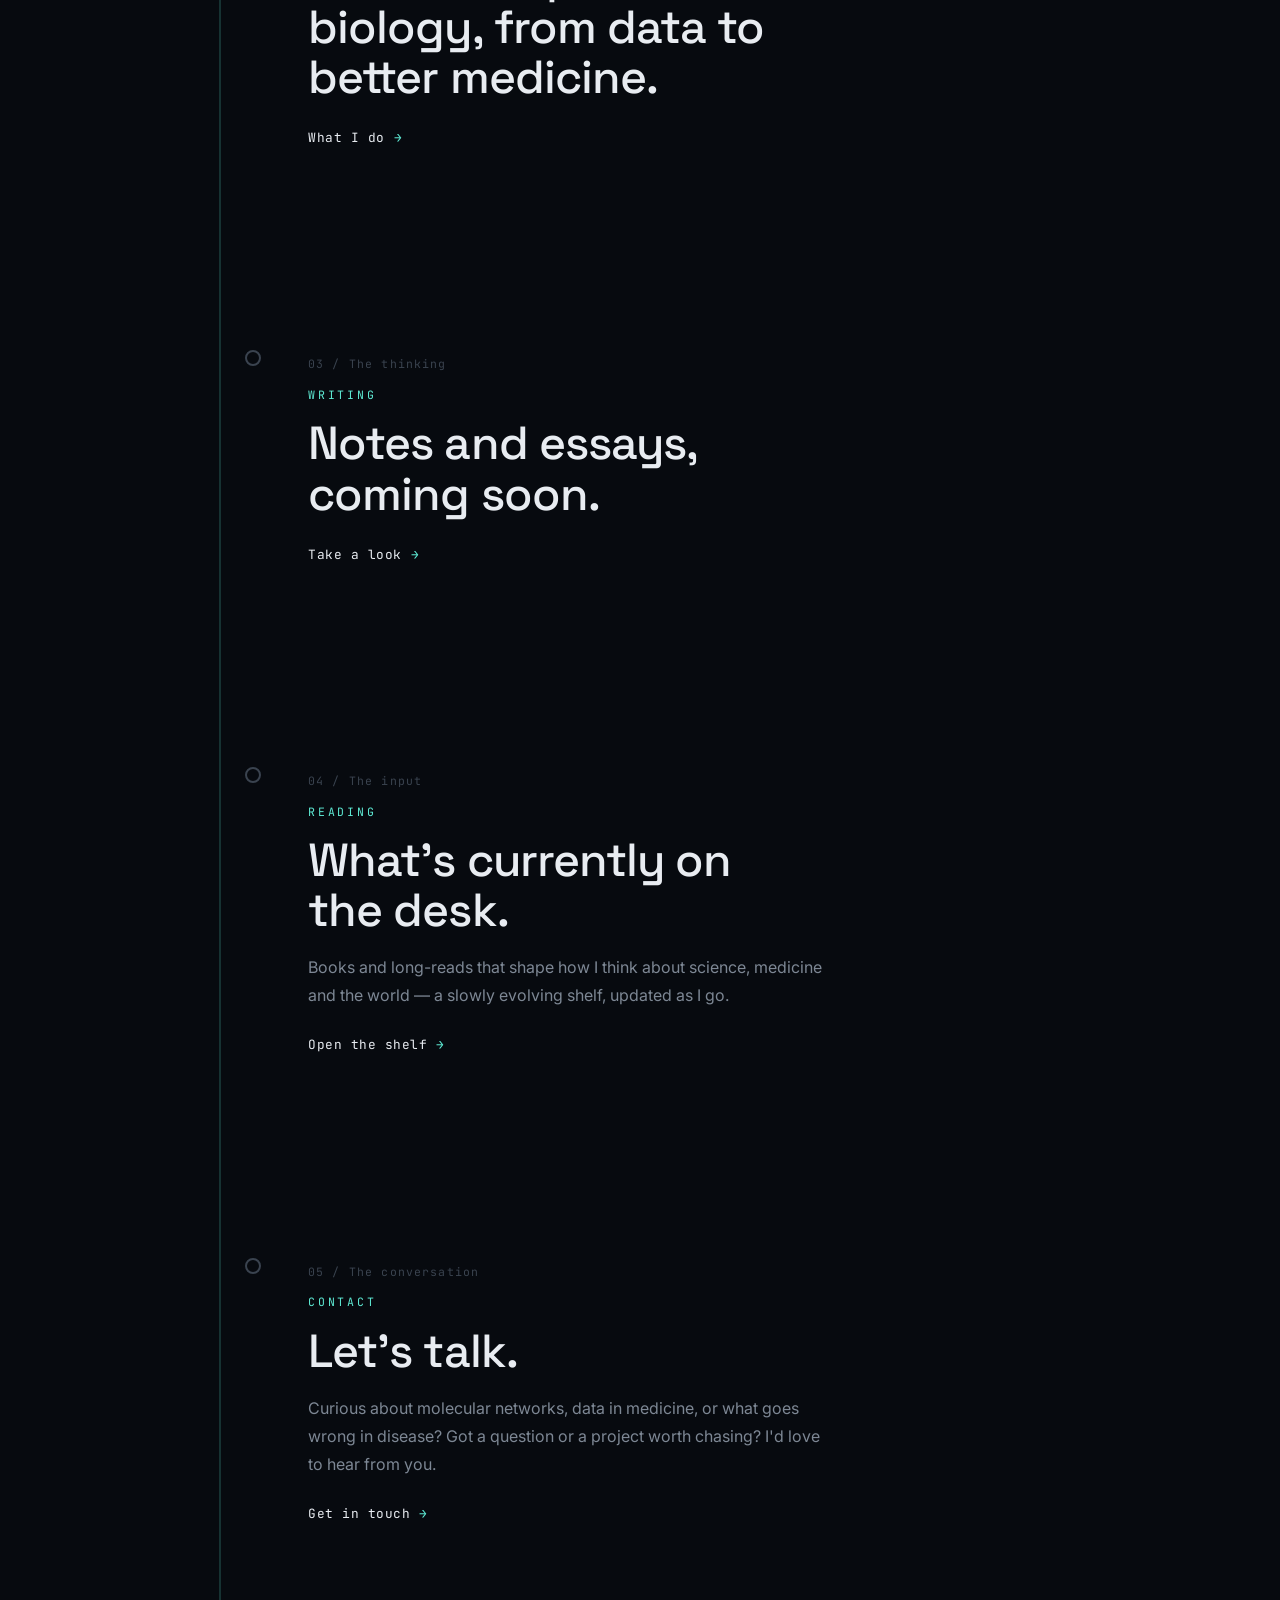
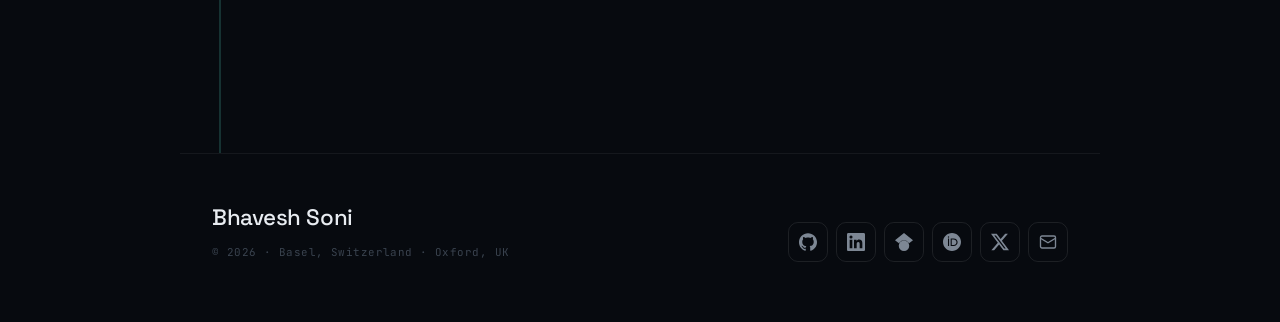
==== commit a293057d: "Update hero portrait (1080px), enrich avatar alt text, add image sitemap Co-Authored-By: Claude Opus" ====
--- a/index.html
+++ b/index.html
@@ -318,7 +318,7 @@
 <section class="hero">
   <canvas id="field"></canvas>
   <div class="hero-inner">
-    <img class="hero-avatar" src="img/avatar.jpg" alt="Bhavesh Soni" width="168" height="168">
+    <img class="hero-avatar" src="img/avatar.jpg" alt="Bhavesh Soni, computational biologist at Roche pRED and the University of Oxford" width="168" height="168">
     <div class="hero-text">
       <h1>
         <span class="ln"><span>Hi, I'm</span></span>
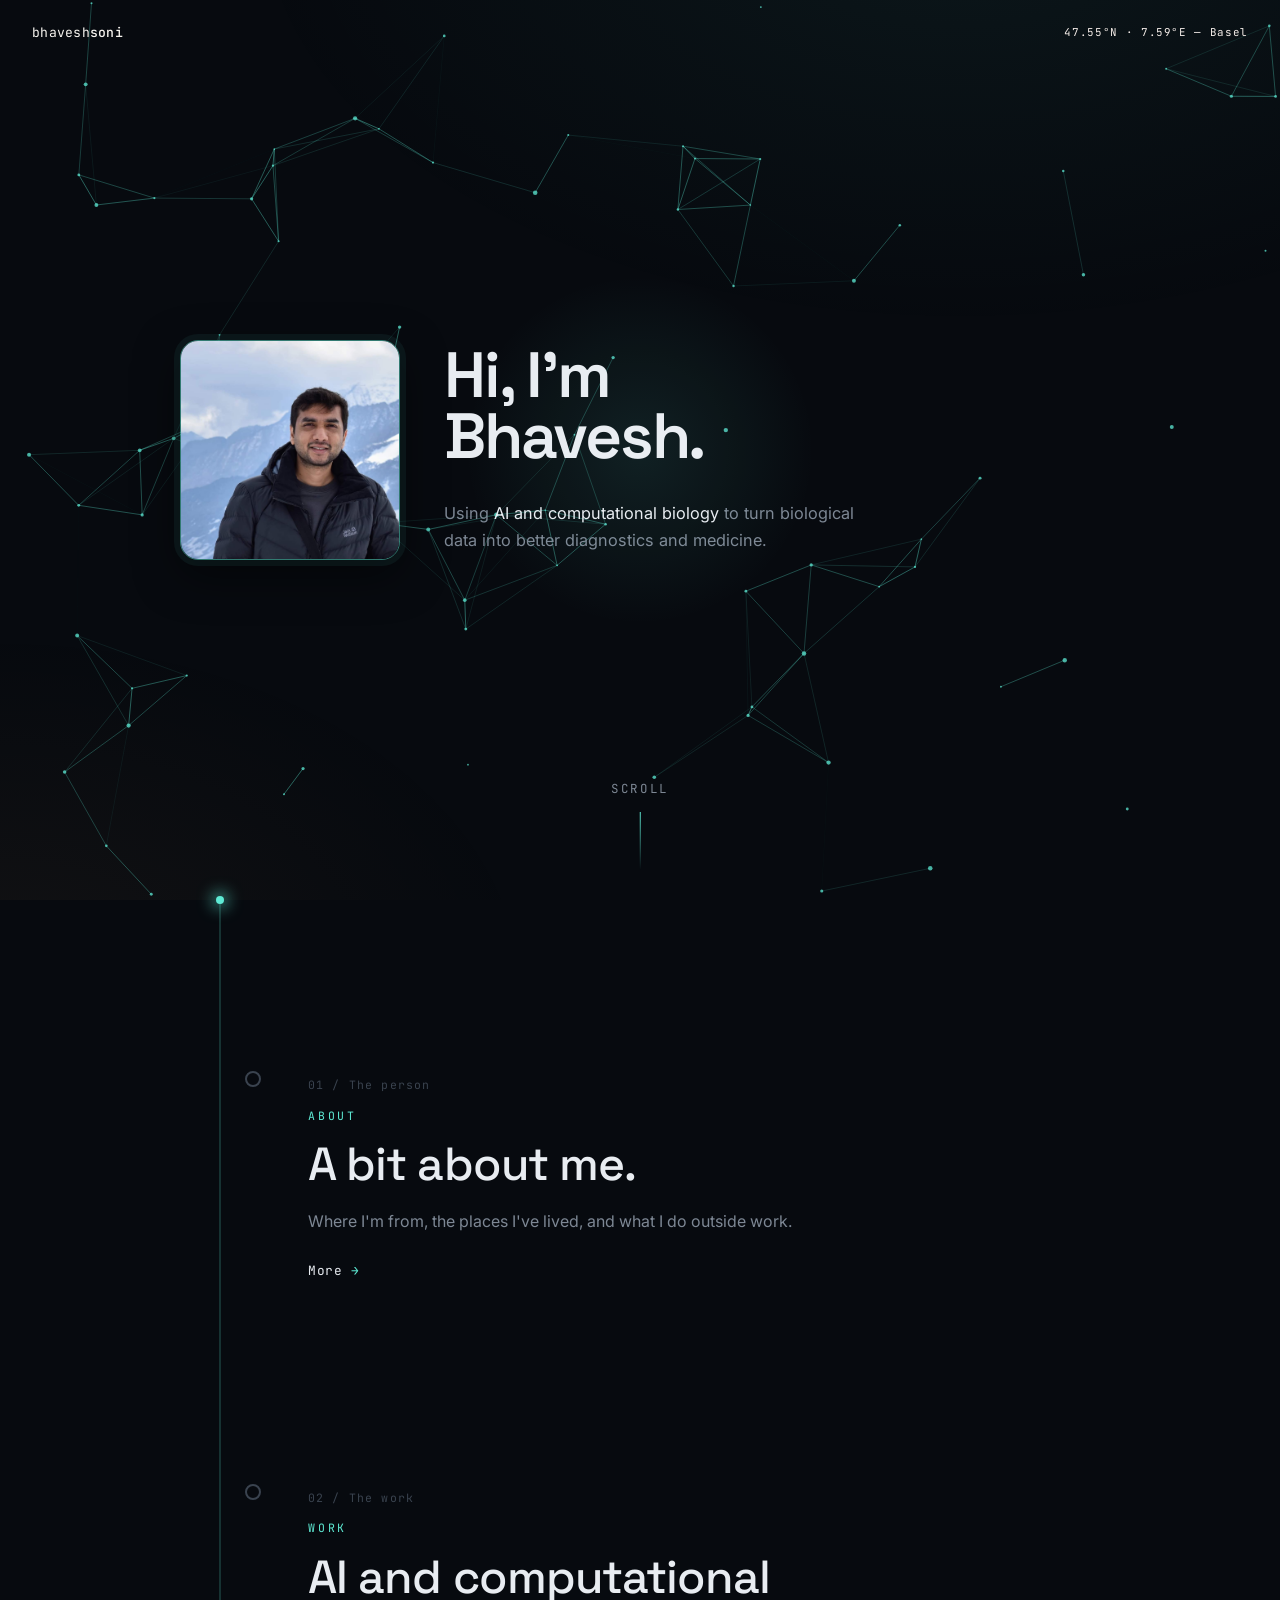
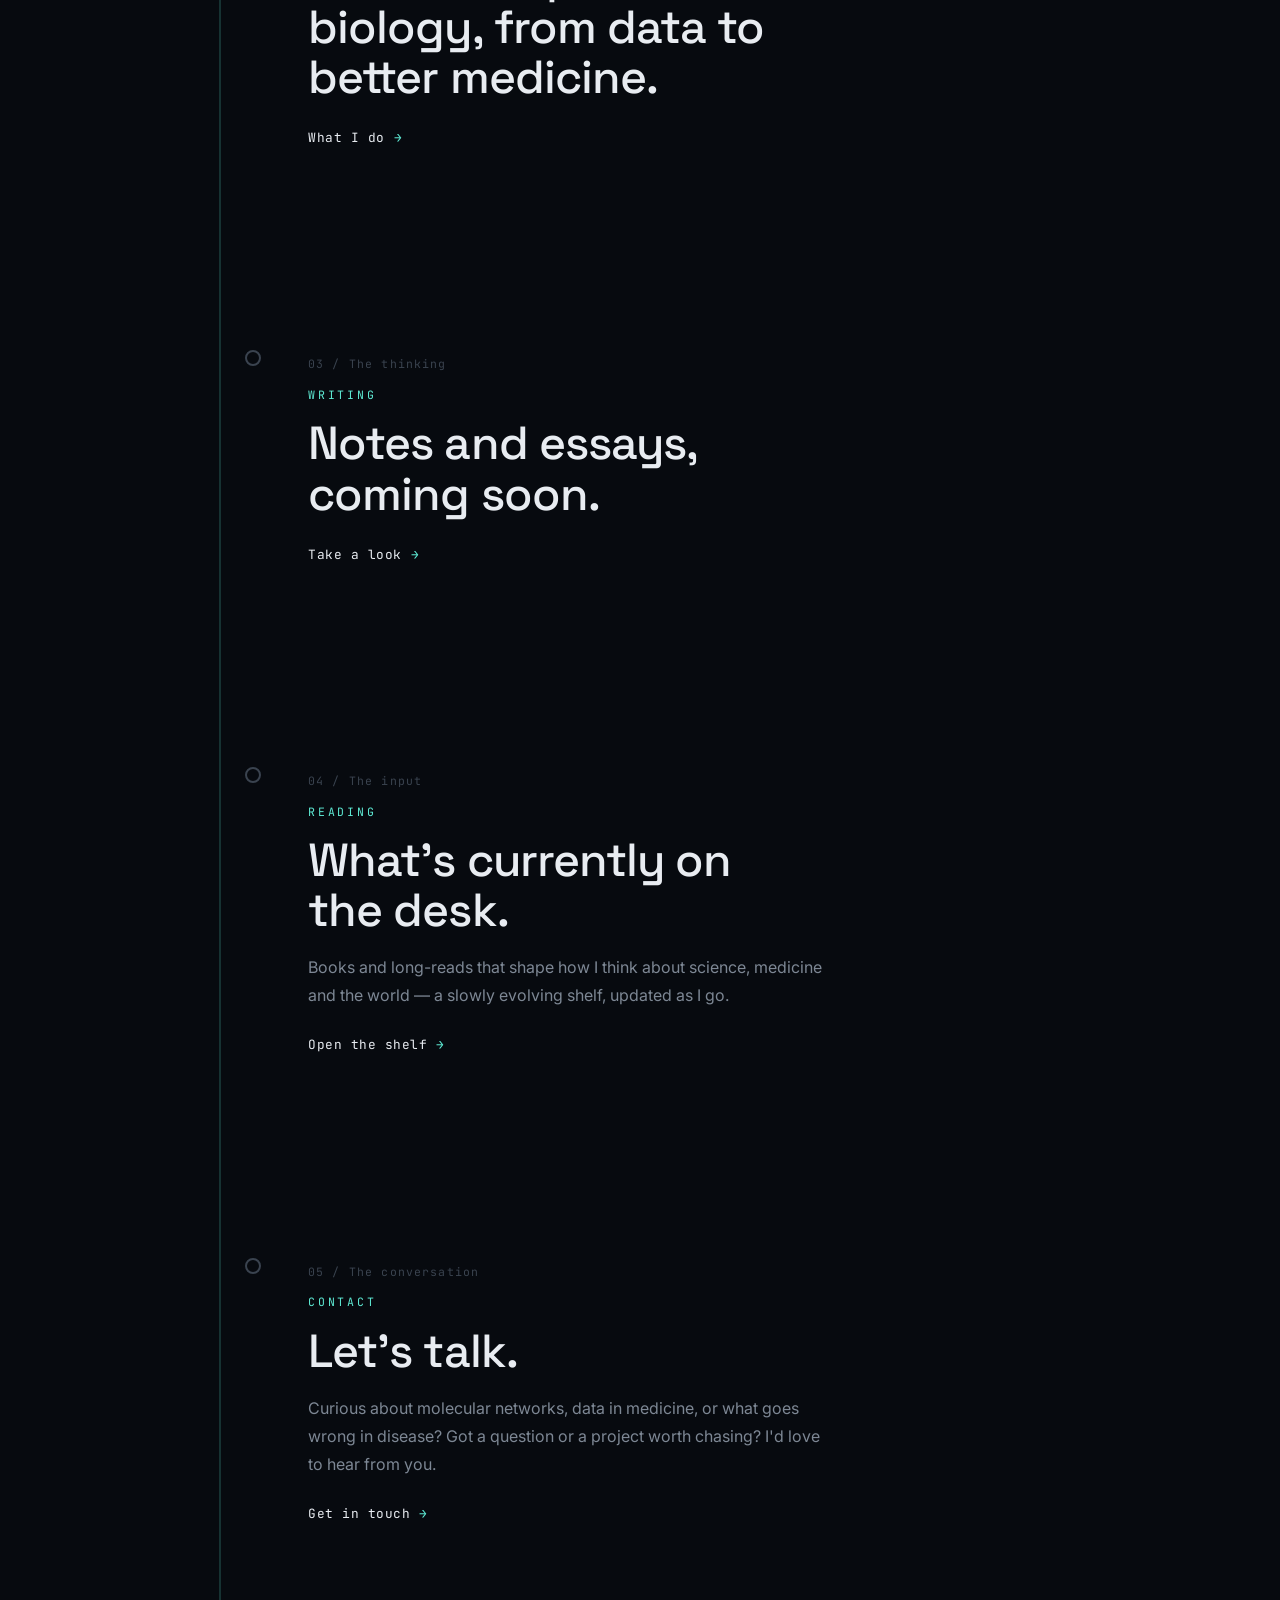
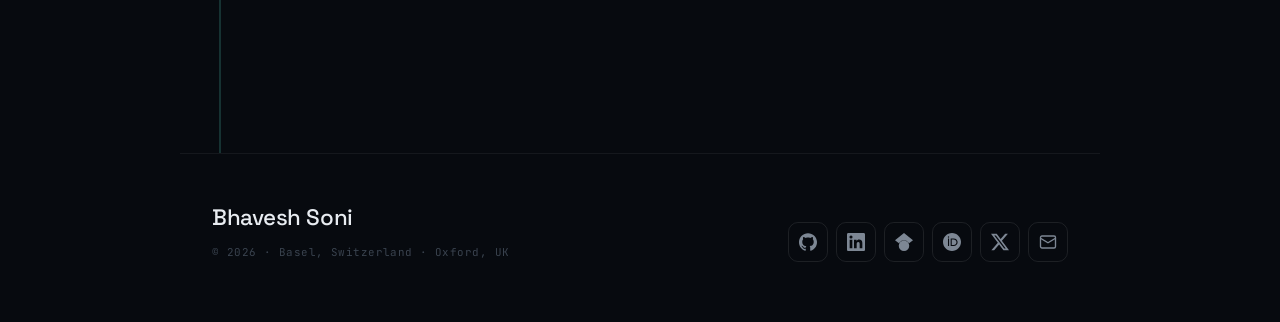
==== commit bd48f96f: "Make hero portrait square (1065px) and larger (220px) Co-Authored-By: Claude Opus 4.8 <noreply@anthr" ====
--- a/index.html
+++ b/index.html
@@ -121,7 +121,7 @@
     }
     .hero-inner { max-width: var(--maxw); margin: 0 auto; width: 100%; display: flex; align-items: center; gap: 44px; }
     .hero-avatar {
-      width: 168px; height: 168px; border-radius: 50%; object-fit: cover; flex-shrink: 0;
+      width: 220px; height: 220px; border-radius: 18px; object-fit: cover; flex-shrink: 0;
       border: 1px solid var(--teal-d);
       box-shadow: 0 0 0 6px rgba(94,234,212,.06), 0 14px 44px rgba(0,0,0,.5);
       opacity: 0; transform: translateY(12px);
@@ -129,7 +129,7 @@
     }
     @media (max-width: 640px) {
       .hero-inner { flex-direction: column; align-items: flex-start; gap: 26px; }
-      .hero-avatar { width: 112px; height: 112px; }
+      .hero-avatar { width: 150px; height: 150px; }
     }
     .kicker {
       font-family: var(--mono); font-size: .74rem; letter-spacing: .22em;
@@ -318,7 +318,7 @@
 <section class="hero">
   <canvas id="field"></canvas>
   <div class="hero-inner">
-    <img class="hero-avatar" src="img/avatar.jpg" alt="Bhavesh Soni, computational biologist at Roche pRED and the University of Oxford" width="168" height="168">
+    <img class="hero-avatar" src="img/avatar.jpg" alt="Bhavesh Soni, computational biologist at Roche pRED and the University of Oxford" width="220" height="220">
     <div class="hero-text">
       <h1>
         <span class="ln"><span>Hi, I'm</span></span>
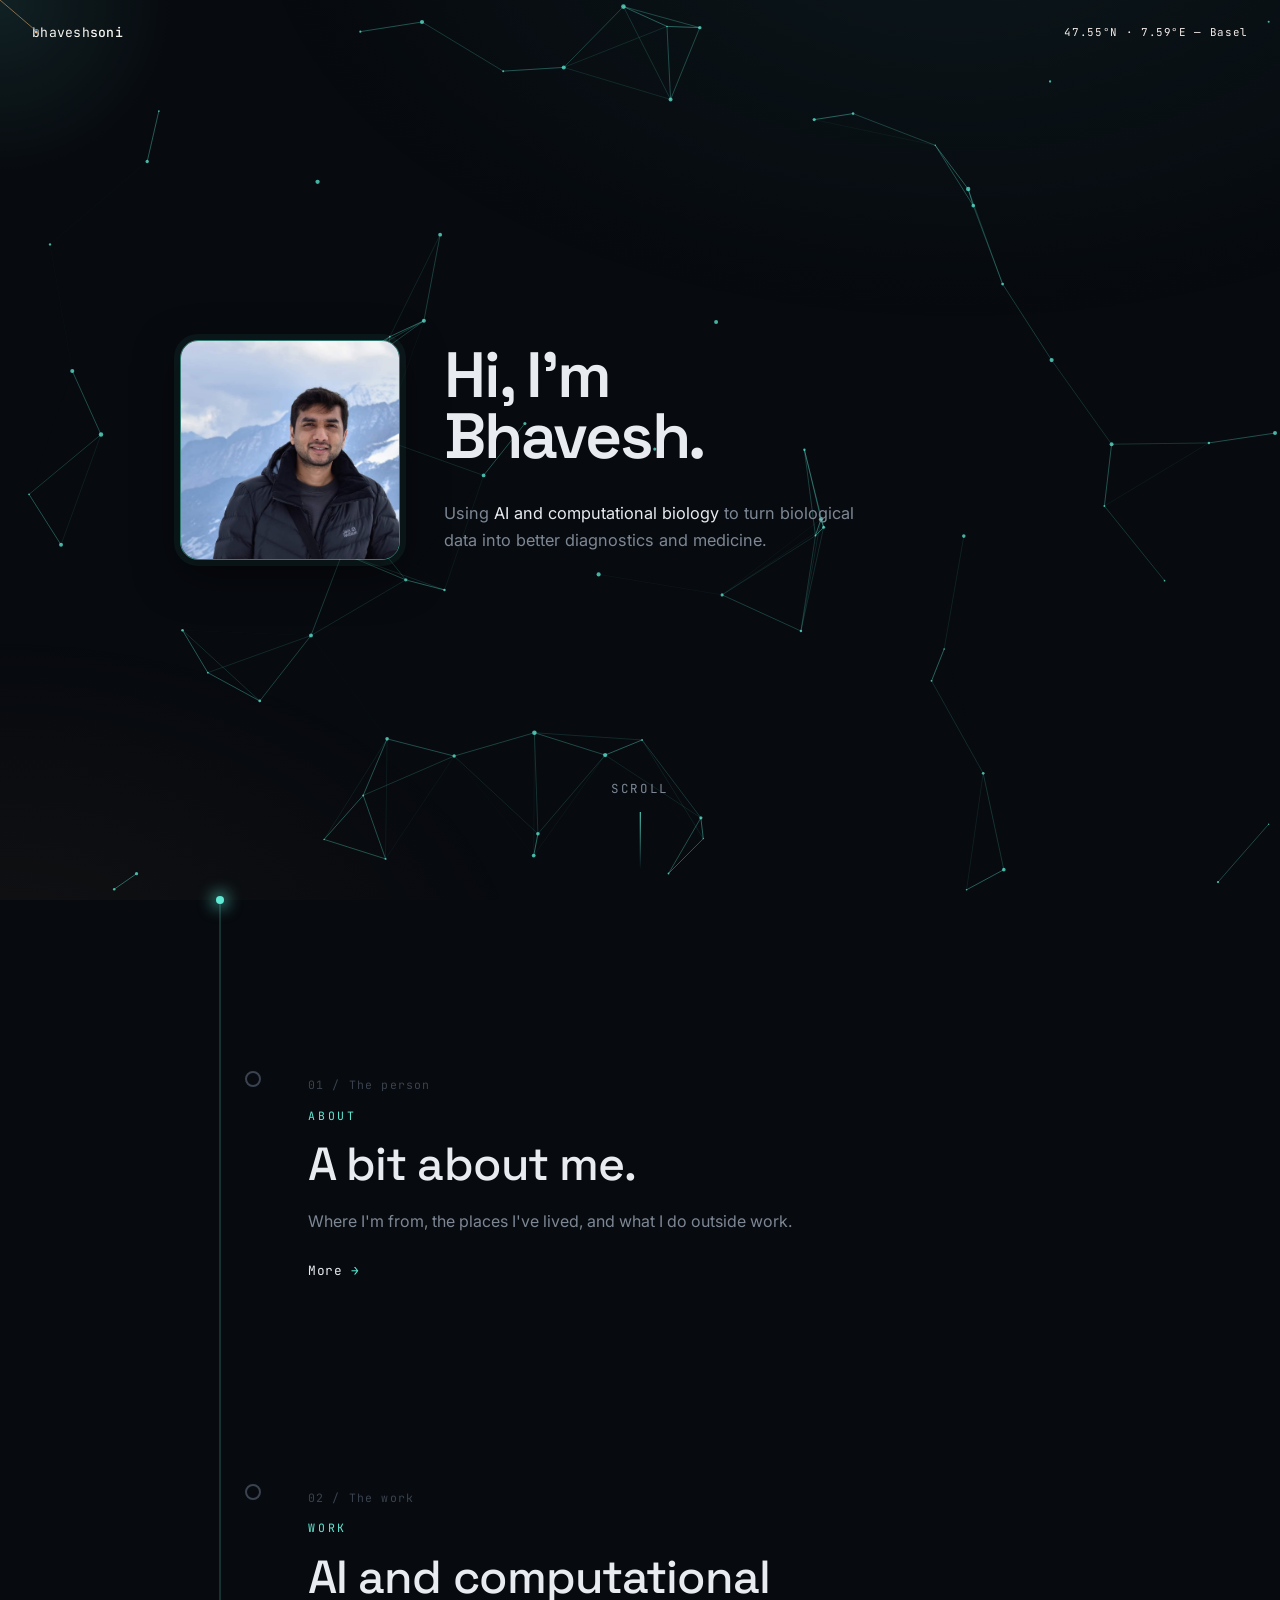
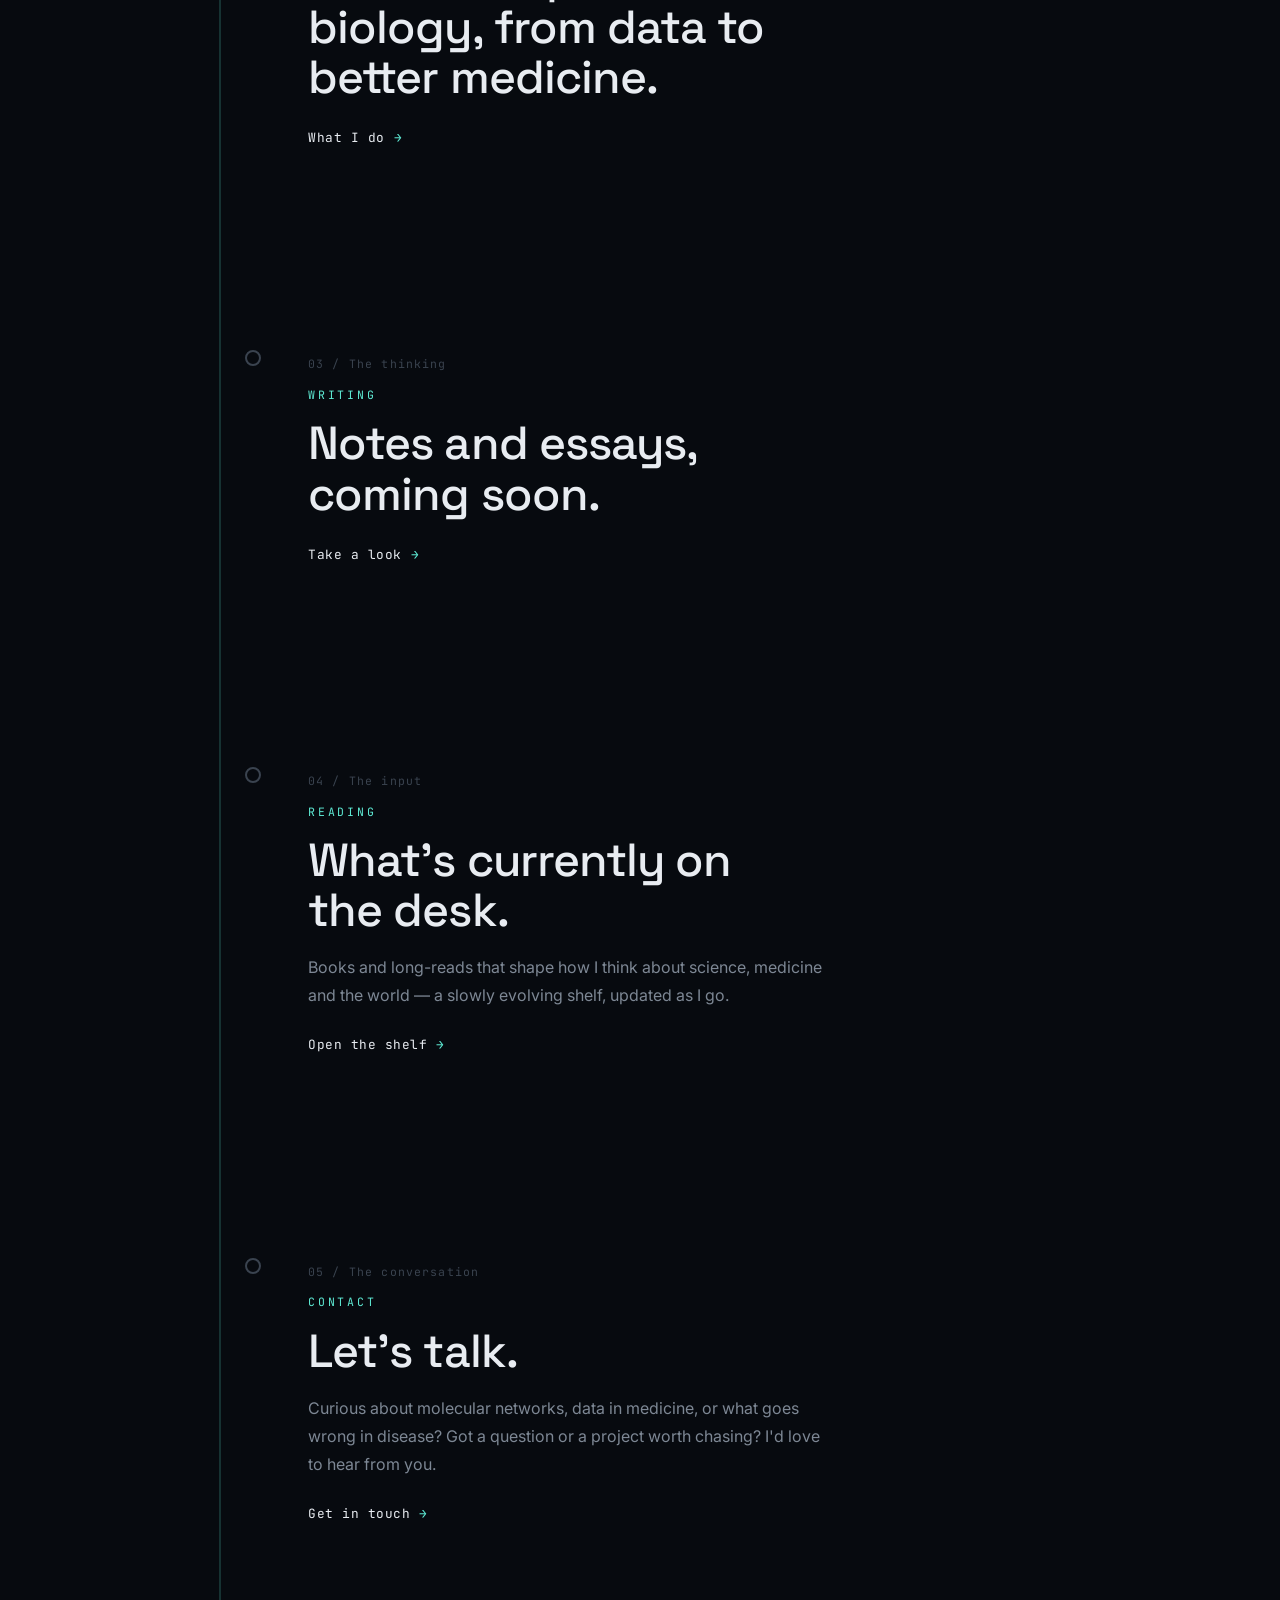
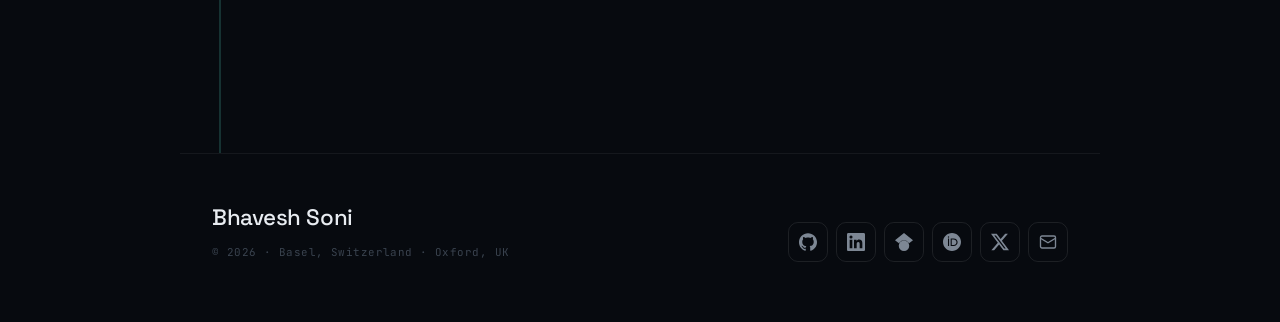
==== commit a9a77911: "Update page title to highlight Roche and University of Oxford affiliation Co-Authored-By: Claude Son" ====
--- a/index.html
+++ b/index.html
@@ -4,18 +4,18 @@
   <meta charset="utf-8">
   <meta name="viewport" content="width=device-width, initial-scale=1">
   <meta name="description" content="Bhavesh Soni — using AI and computational biology to turn biological data into better diagnostics and medicine. Roche pRED &amp; University of Oxford.">
-  <title>Bhavesh Soni — AI &amp; Computational Biology</title>
+  <title>Bhavesh Soni — Roche and University of Oxford</title>
   <link rel="canonical" href="https://bhaveshsoni.com/">
 
   <!-- Open Graph / Twitter -->
   <meta property="og:type" content="website">
   <meta property="og:site_name" content="Bhavesh Soni">
-  <meta property="og:title" content="Bhavesh Soni — AI & Computational Biology">
+  <meta property="og:title" content="Bhavesh Soni — Roche and University of Oxford">
   <meta property="og:description" content="Using AI and computational biology to turn biological data into better diagnostics and medicine.">
   <meta property="og:url" content="https://bhaveshsoni.com/">
   <meta property="og:image" content="https://bhaveshsoni.com/img/avatar.jpg">
   <meta name="twitter:card" content="summary">
-  <meta name="twitter:title" content="Bhavesh Soni — AI & Computational Biology">
+  <meta name="twitter:title" content="Bhavesh Soni — Roche and University of Oxford">
   <meta name="twitter:description" content="Using AI and computational biology to turn biological data into better diagnostics and medicine.">
   <meta name="twitter:image" content="https://bhaveshsoni.com/img/avatar.jpg">
 
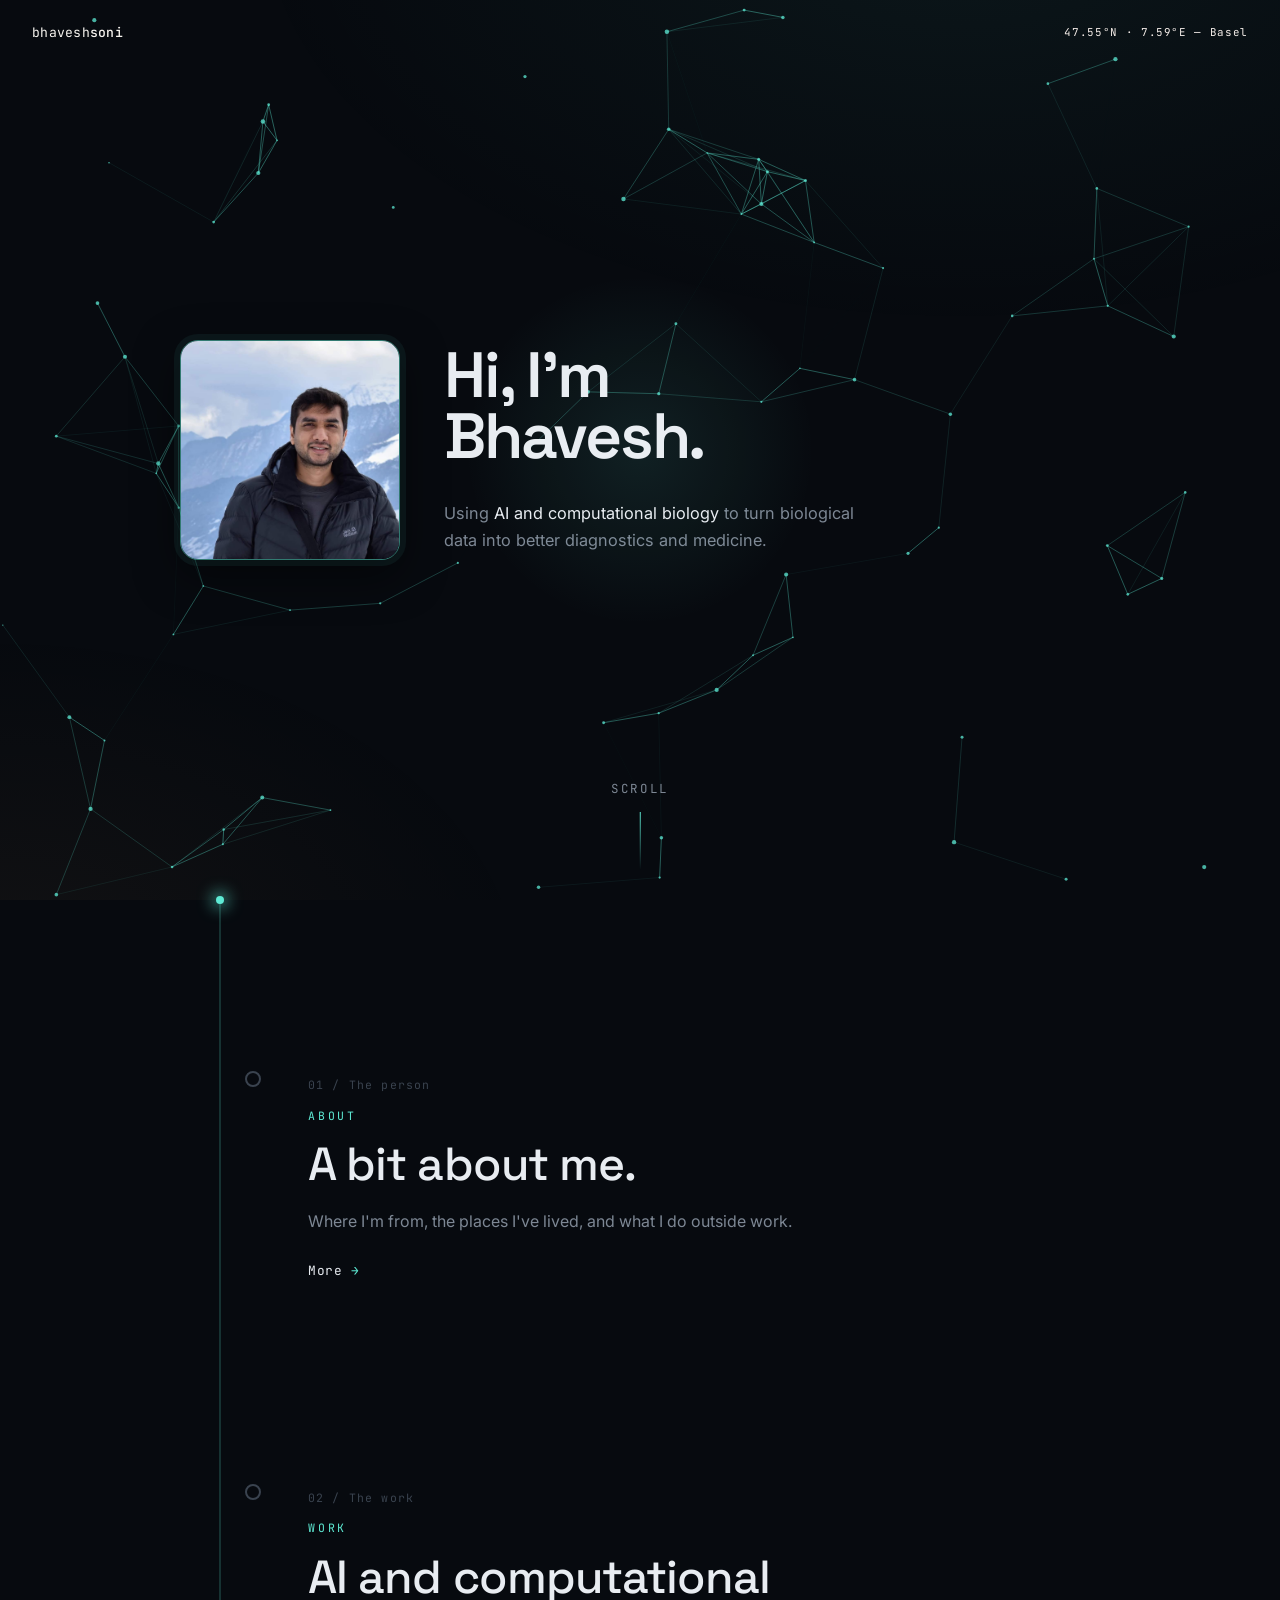
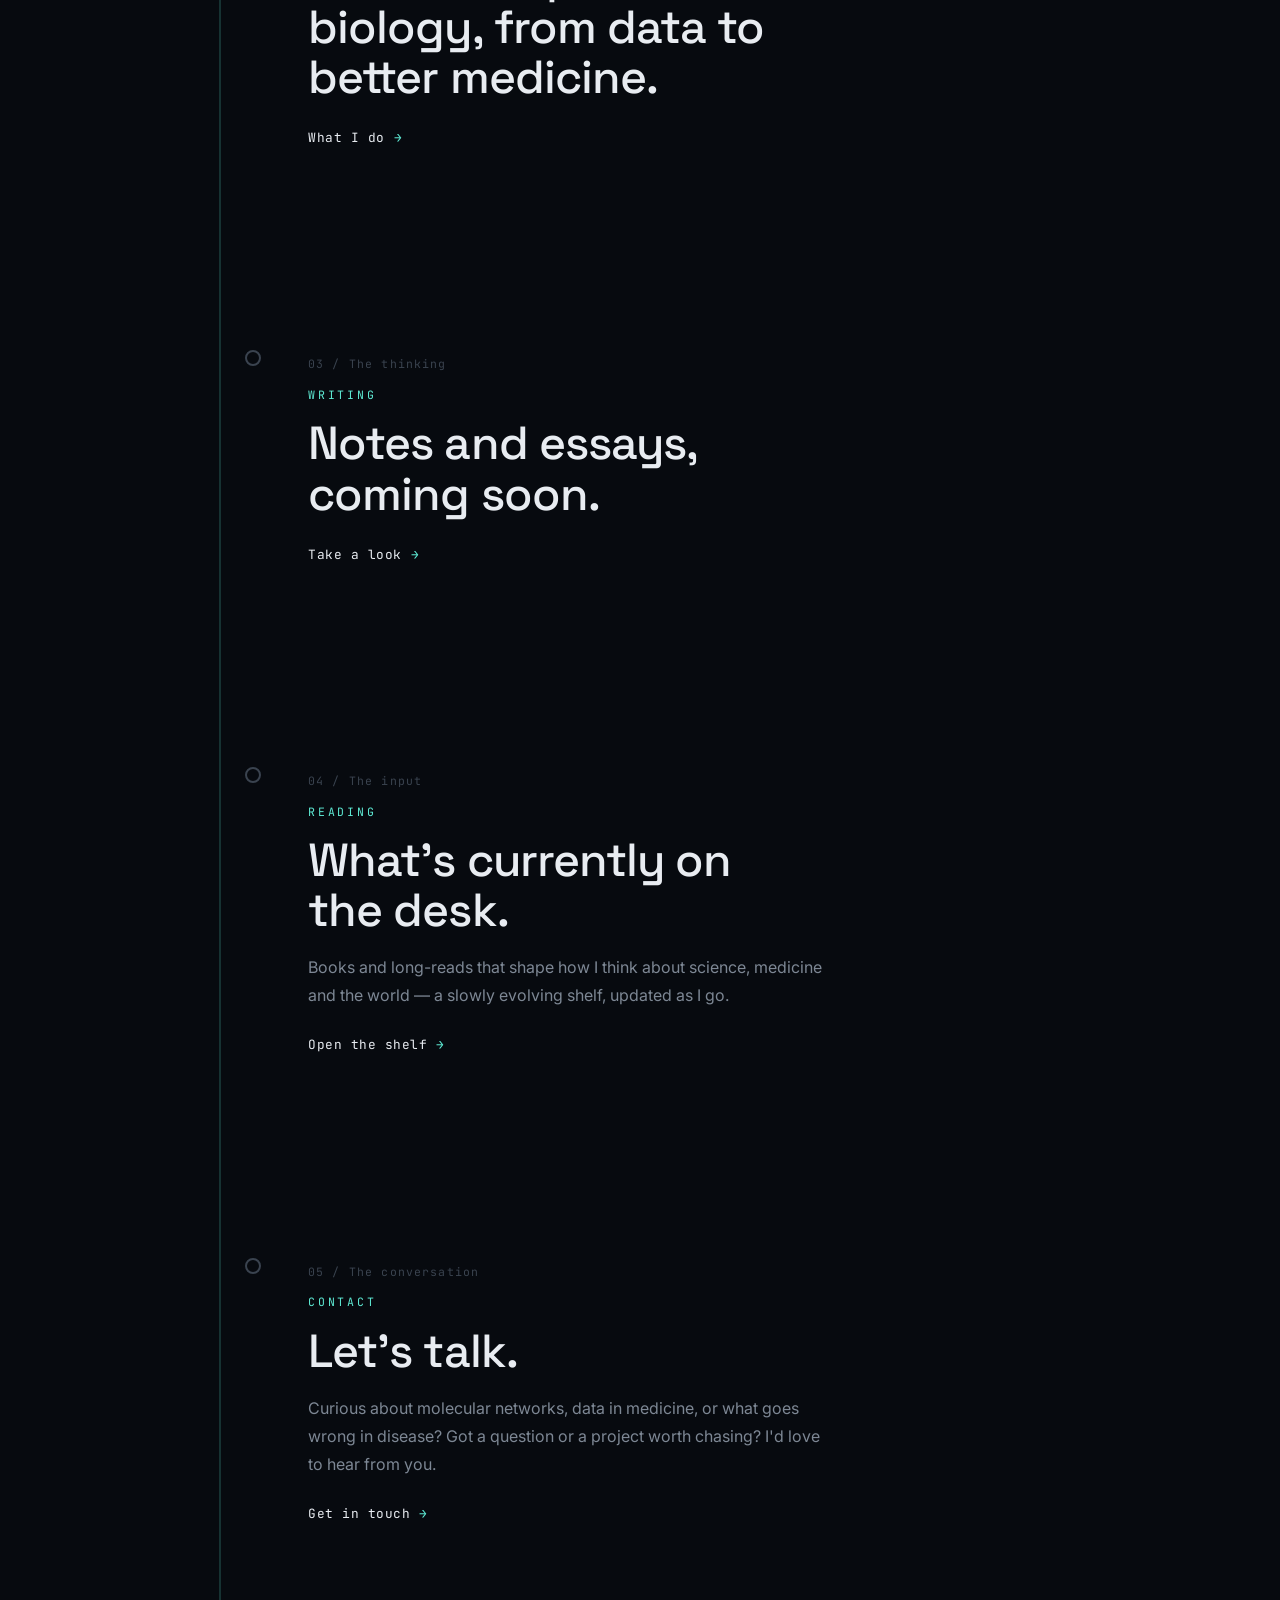
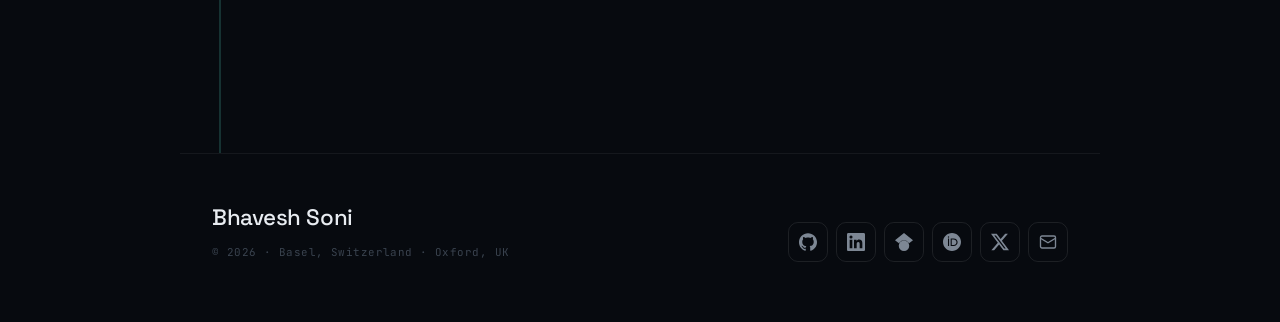
==== commit 6a525781: "Update page title to Bhavesh Soni — University of Oxford Co-Authored-By: Claude Sonnet 4.6 <noreply@" ====
--- a/index.html
+++ b/index.html
@@ -4,18 +4,18 @@
   <meta charset="utf-8">
   <meta name="viewport" content="width=device-width, initial-scale=1">
   <meta name="description" content="Bhavesh Soni — using AI and computational biology to turn biological data into better diagnostics and medicine. Roche pRED &amp; University of Oxford.">
-  <title>Bhavesh Soni — Roche and University of Oxford</title>
+  <title>Bhavesh Soni — University of Oxford</title>
   <link rel="canonical" href="https://bhaveshsoni.com/">
 
   <!-- Open Graph / Twitter -->
   <meta property="og:type" content="website">
   <meta property="og:site_name" content="Bhavesh Soni">
-  <meta property="og:title" content="Bhavesh Soni — Roche and University of Oxford">
+  <meta property="og:title" content="Bhavesh Soni — University of Oxford">
   <meta property="og:description" content="Using AI and computational biology to turn biological data into better diagnostics and medicine.">
   <meta property="og:url" content="https://bhaveshsoni.com/">
   <meta property="og:image" content="https://bhaveshsoni.com/img/avatar.jpg">
   <meta name="twitter:card" content="summary">
-  <meta name="twitter:title" content="Bhavesh Soni — Roche and University of Oxford">
+  <meta name="twitter:title" content="Bhavesh Soni — University of Oxford">
   <meta name="twitter:description" content="Using AI and computational biology to turn biological data into better diagnostics and medicine.">
   <meta name="twitter:image" content="https://bhaveshsoni.com/img/avatar.jpg">
 
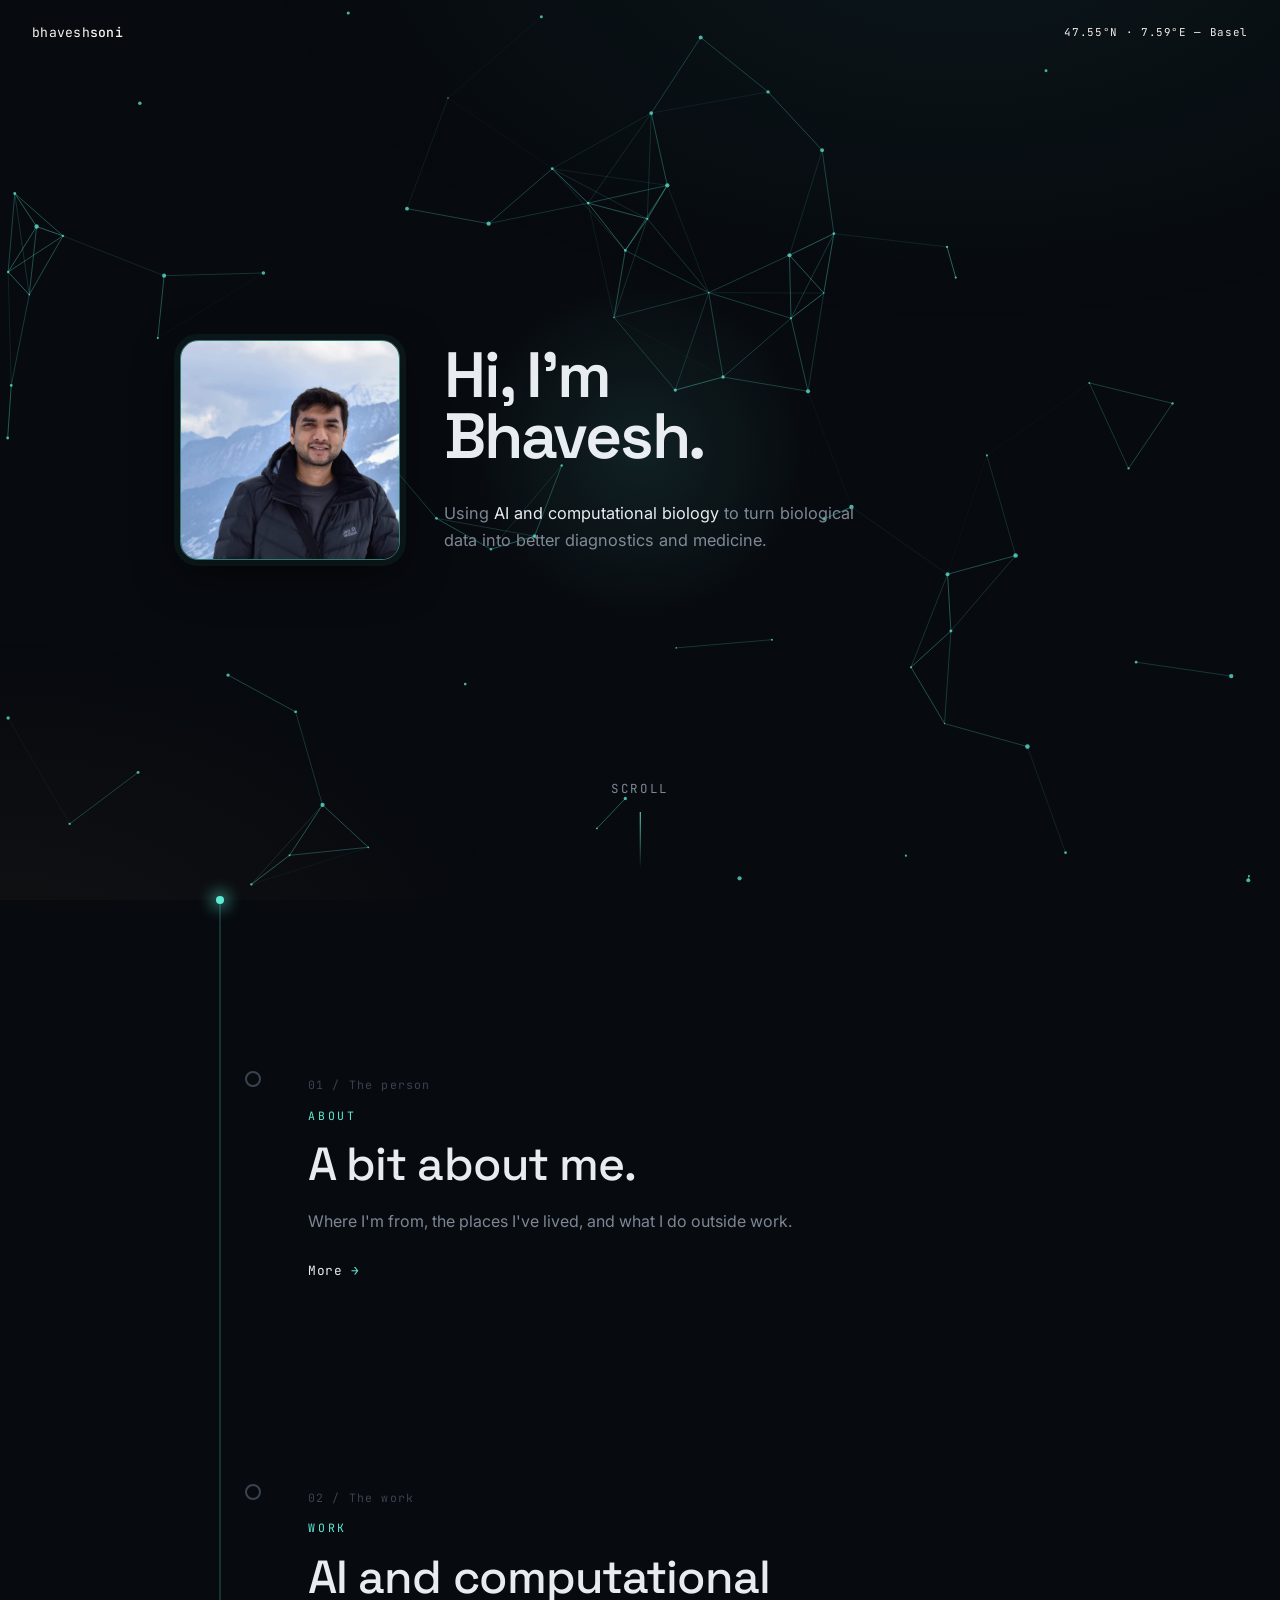
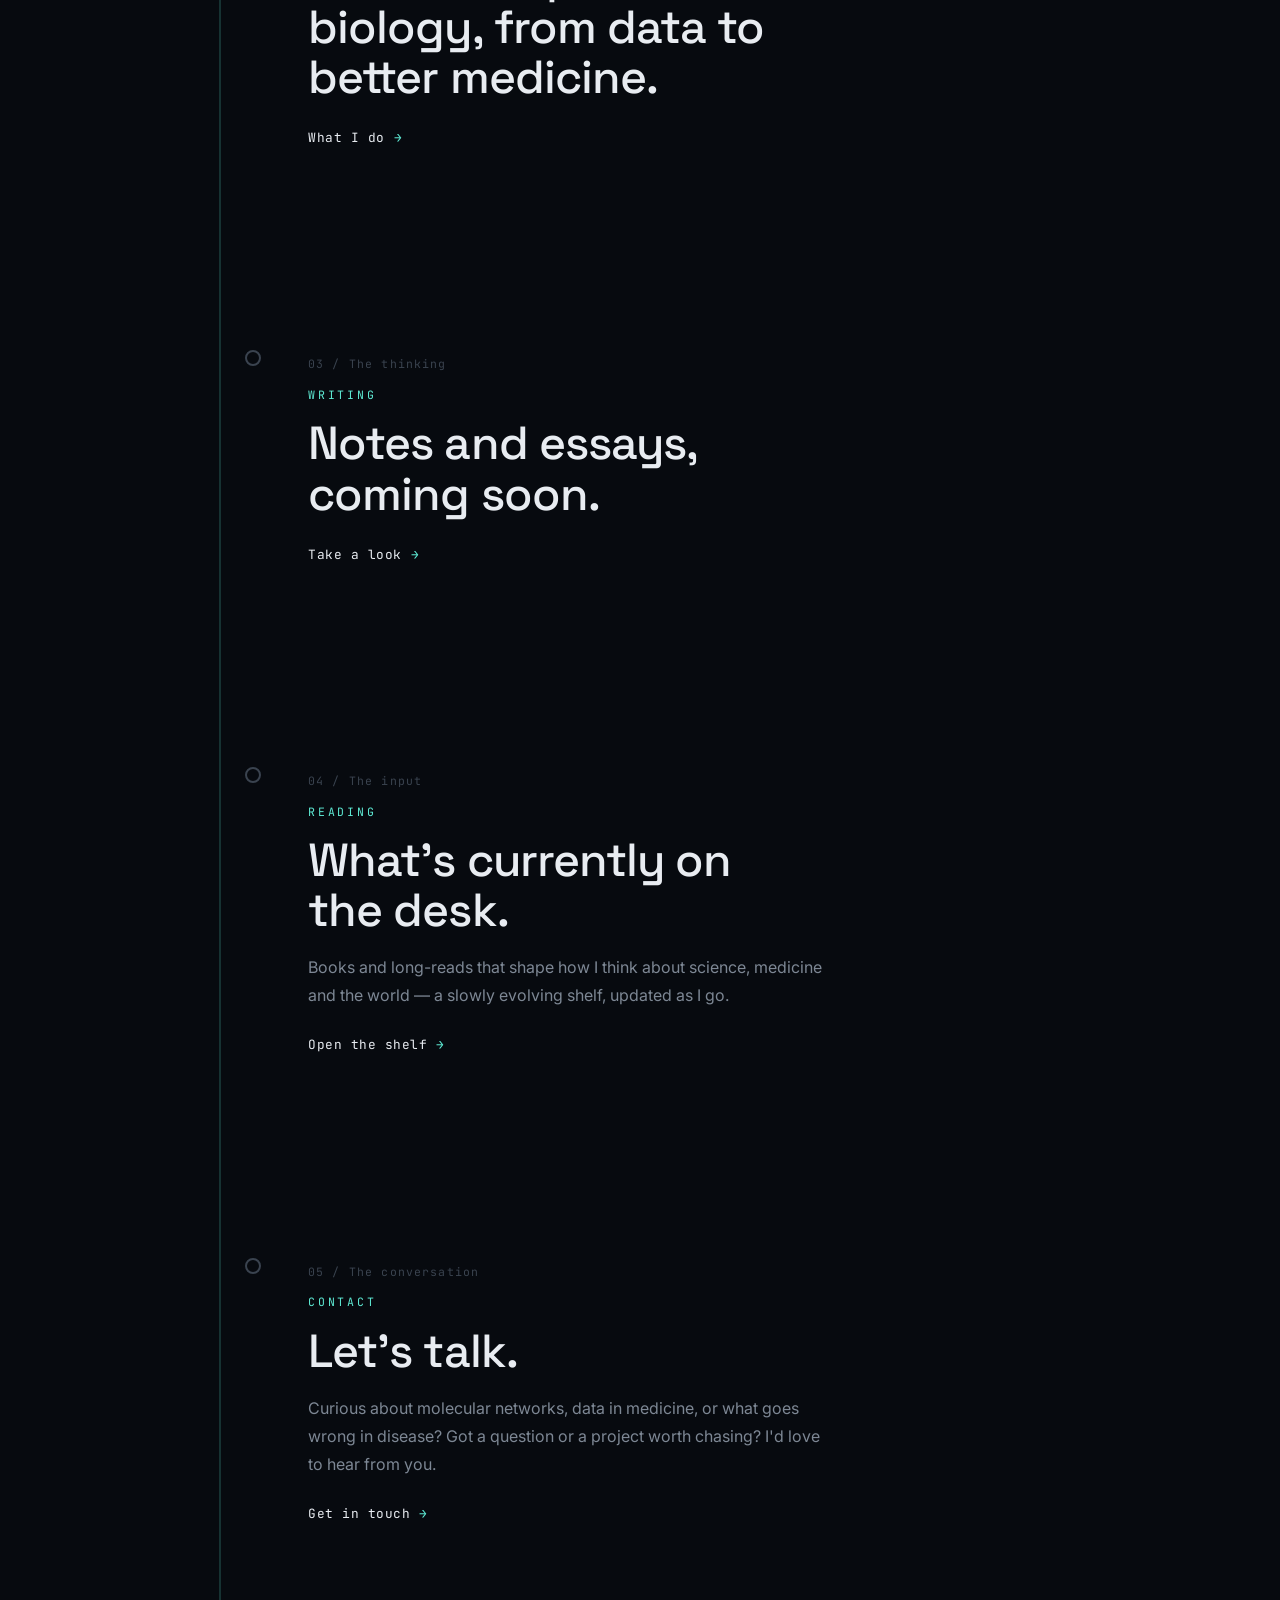
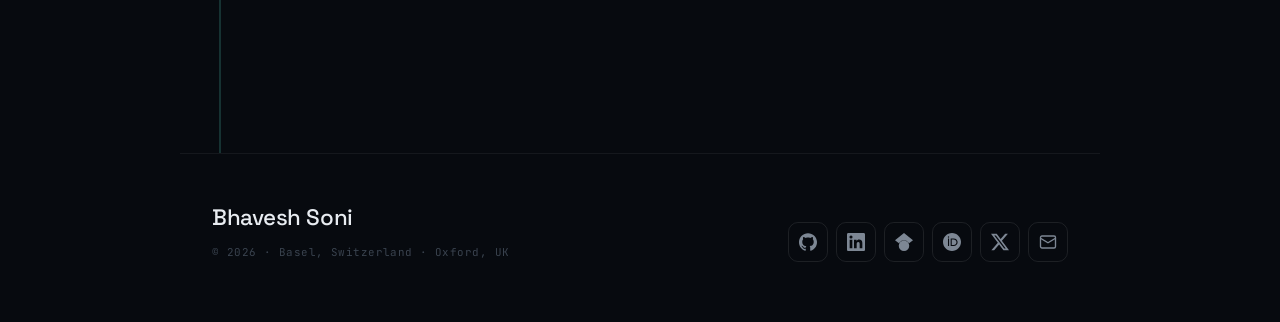
==== commit 44496574: "Simplify page title to just Bhavesh Soni Co-Authored-By: Claude Sonnet 4.6 <noreply@anthropic.com>" ====
--- a/index.html
+++ b/index.html
@@ -4,18 +4,18 @@
   <meta charset="utf-8">
   <meta name="viewport" content="width=device-width, initial-scale=1">
   <meta name="description" content="Bhavesh Soni — using AI and computational biology to turn biological data into better diagnostics and medicine. Roche pRED &amp; University of Oxford.">
-  <title>Bhavesh Soni — University of Oxford</title>
+  <title>Bhavesh Soni</title>
   <link rel="canonical" href="https://bhaveshsoni.com/">
 
   <!-- Open Graph / Twitter -->
   <meta property="og:type" content="website">
   <meta property="og:site_name" content="Bhavesh Soni">
-  <meta property="og:title" content="Bhavesh Soni — University of Oxford">
+  <meta property="og:title" content="Bhavesh Soni">
   <meta property="og:description" content="Using AI and computational biology to turn biological data into better diagnostics and medicine.">
   <meta property="og:url" content="https://bhaveshsoni.com/">
   <meta property="og:image" content="https://bhaveshsoni.com/img/avatar.jpg">
   <meta name="twitter:card" content="summary">
-  <meta name="twitter:title" content="Bhavesh Soni — University of Oxford">
+  <meta name="twitter:title" content="Bhavesh Soni">
   <meta name="twitter:description" content="Using AI and computational biology to turn biological data into better diagnostics and medicine.">
   <meta name="twitter:image" content="https://bhaveshsoni.com/img/avatar.jpg">
 
